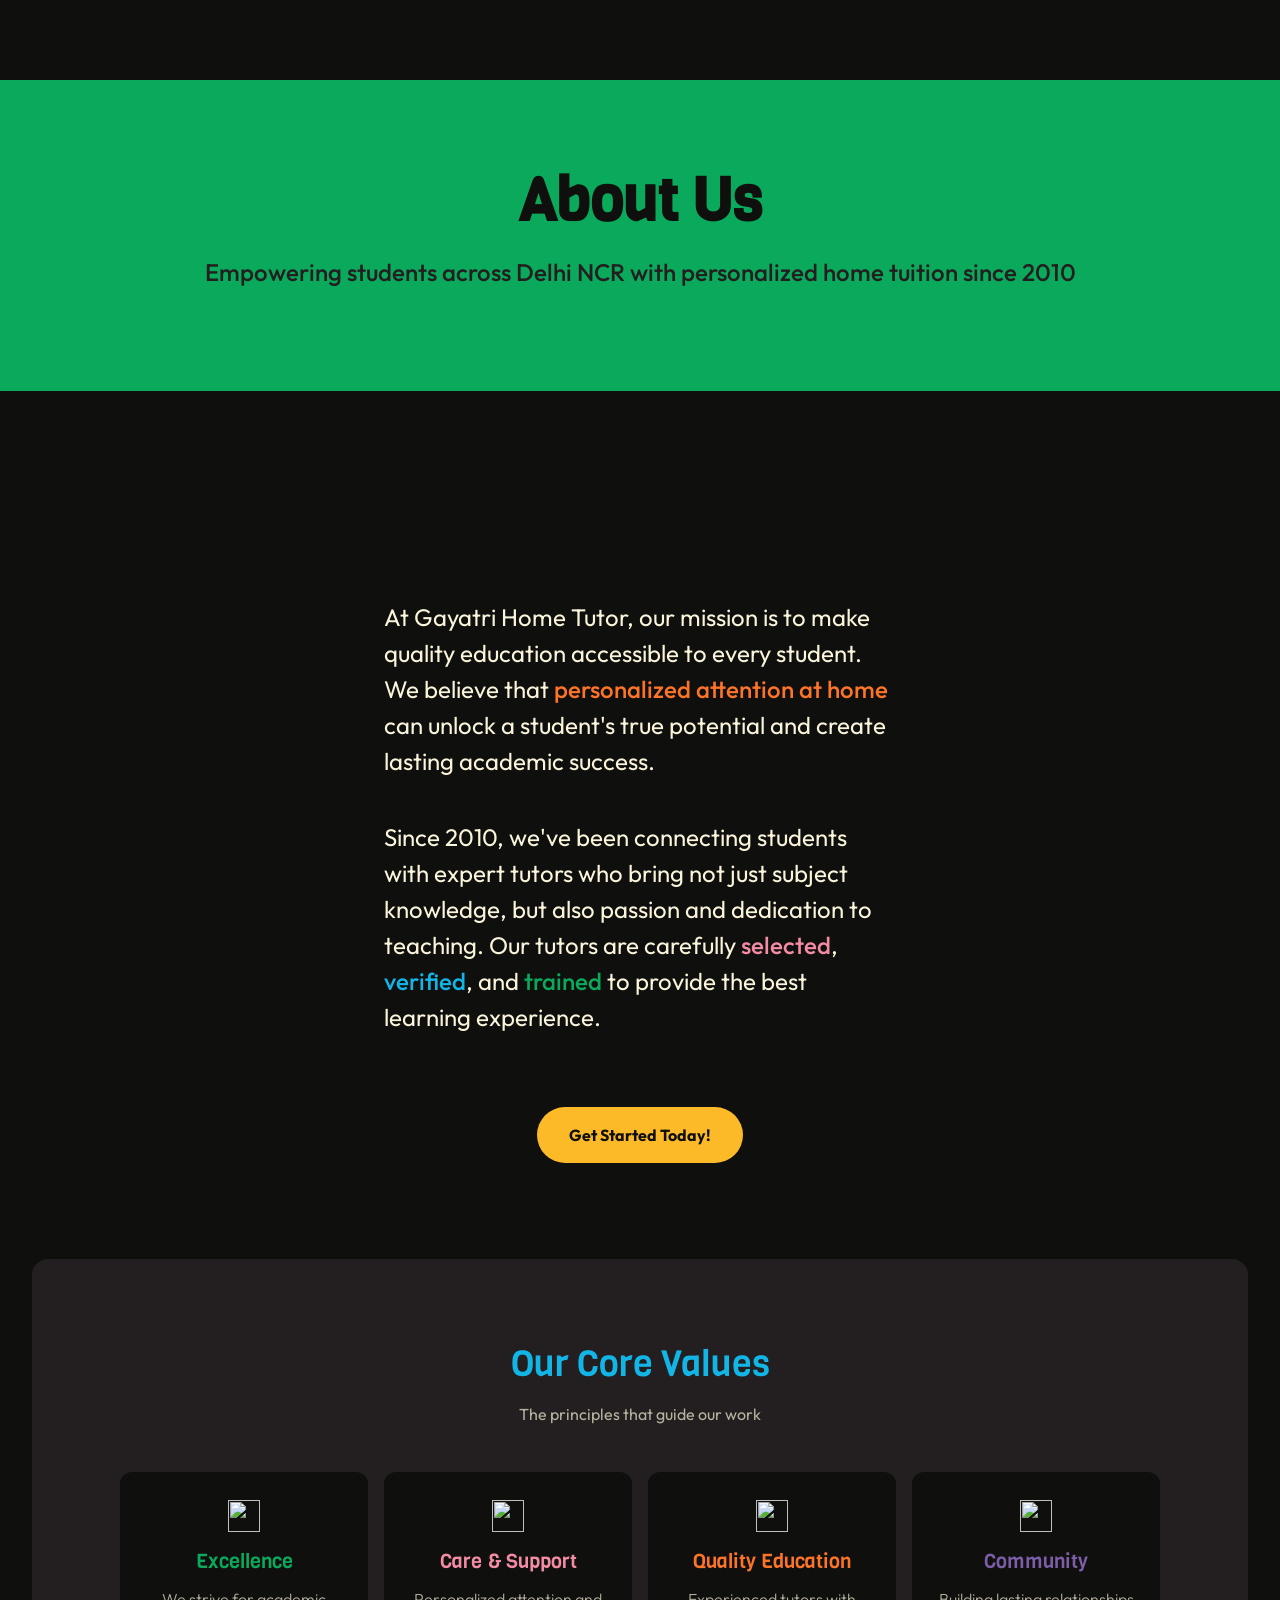
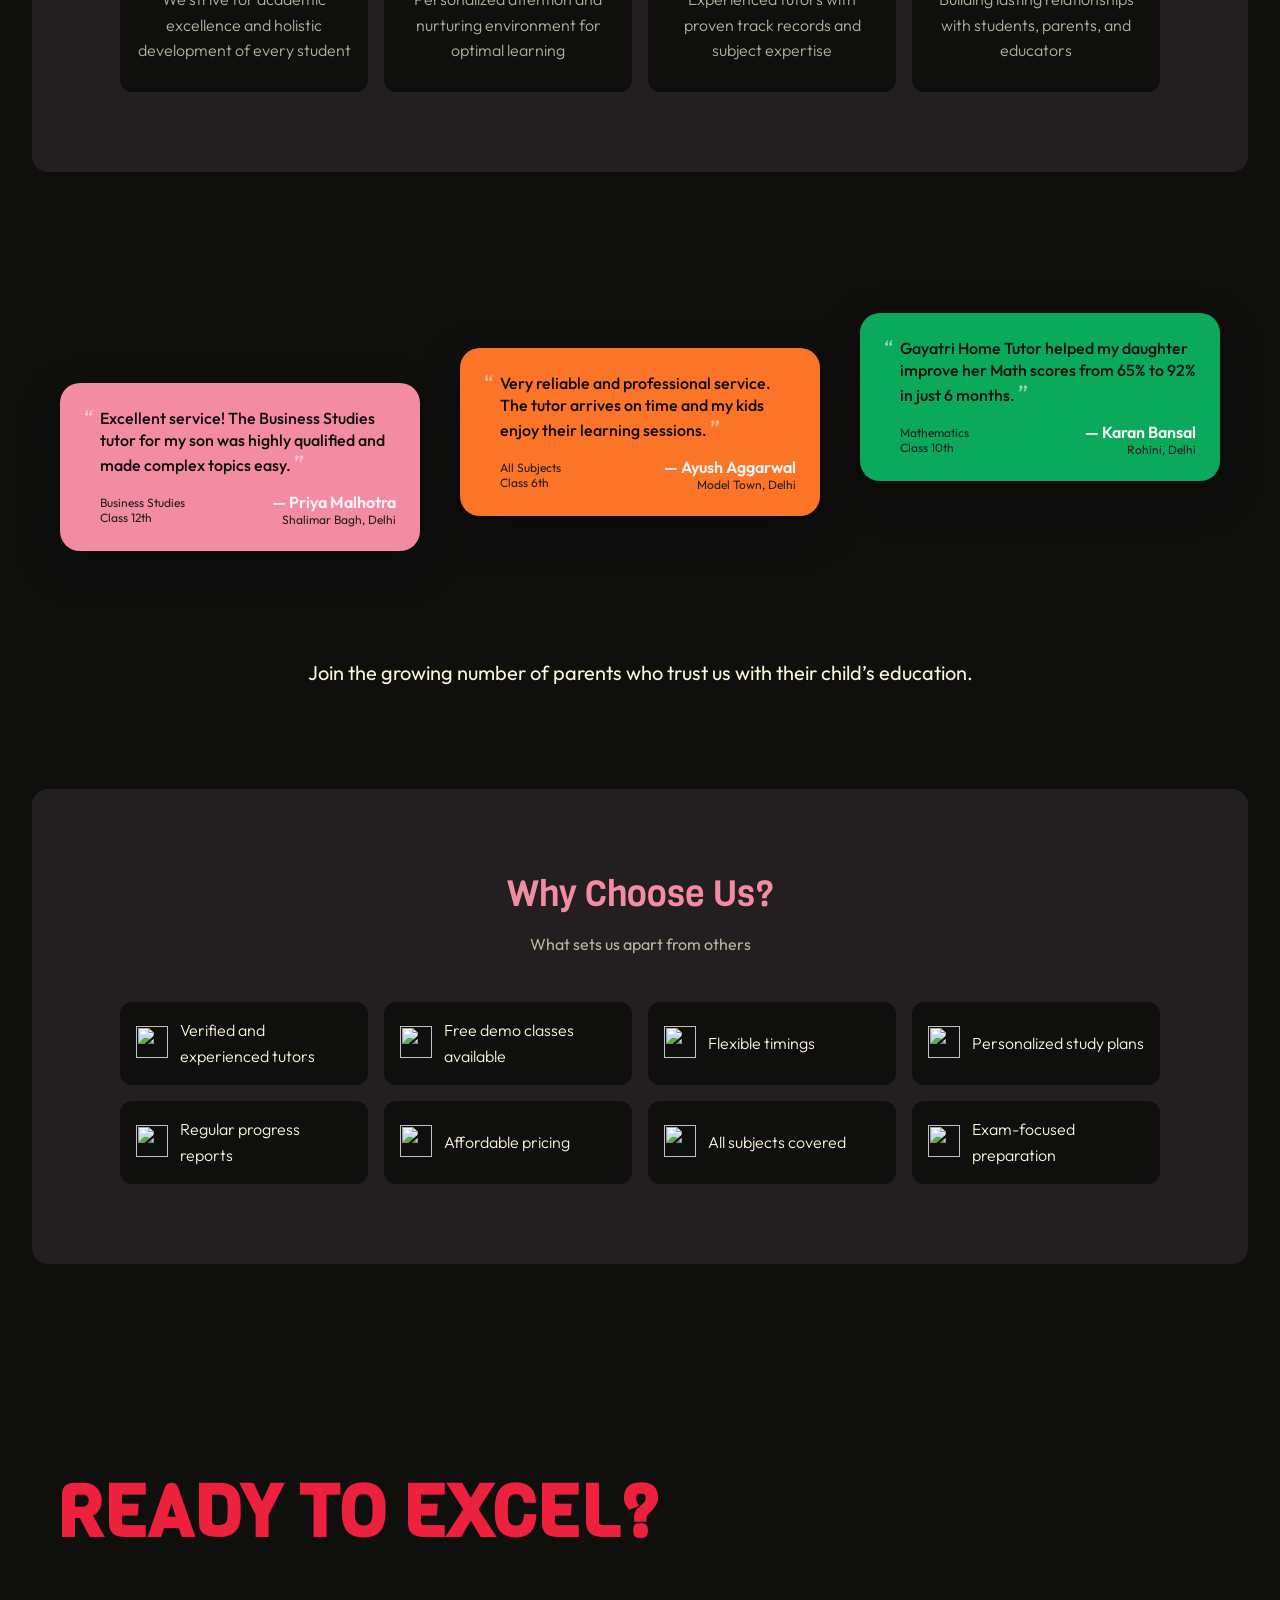
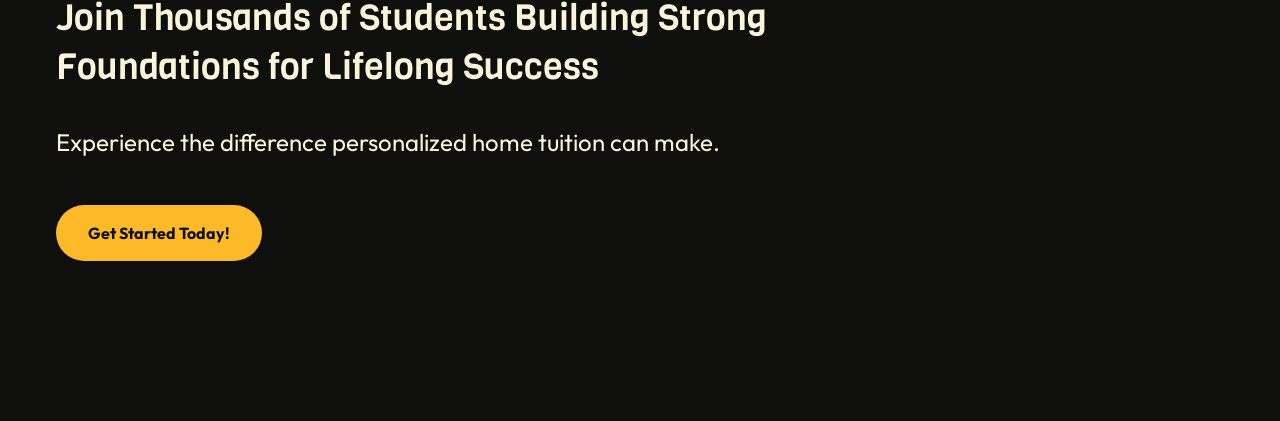
==== about.html @ bbcf2176 "Fixed few color and weight css bugs" ====
<!DOCTYPE html>
<html lang="en">
<head>
    <meta charset="UTF-8">
    <meta name="viewport" content="width=device-width, initial-scale=1.0">
    <title>About Us | Gayatri Home Tutors</title>
    <link href="https://fonts.googleapis.com/css2?family=Outfit:wght@100;300;400;500;600;700;800;900&family=Viga&display=swap" rel="stylesheet"/>
    <link rel="stylesheet" href="style.css">
</head>
<body>
    <div id="header"></div>
    <main>
        <section class="pages-hero green" id="contact-hero">
            <div class="pages-hero-container">
                <div class="page-hero-heading">
                    <h1>About Us</h1>
                    <p>Empowering students across Delhi NCR with personalized home tuition since 2010</p>
                </div>
            </div>
        </section>
        <section class="page-sections">
            <div class="section-body">
                <div class="about-mission">
                    <div class="mission-content">
                        <p>
                            At Gayatri Home Tutor, our mission is to make quality education accessible to every student. 
                            We believe that <span class="weight-500 orange-text">personalized attention at home</span> can unlock a 
                            student's true potential and create lasting academic success.
                        </p>
                        <p>
                            Since 2010, we've been connecting students with expert tutors who bring not just subject knowledge, 
                            but also passion and dedication to teaching. Our tutors are carefully 
                            <span class="weight-500 pink-text">selected</span>, 
                            <span class="weight-500 blue-text">verified</span>, and 
                            <span class="weight-500 green-text">trained</span> to provide the best learning experience.
                        </p>
                    </div>
                    <div class="book-button">
                        <a href="contact.html">Get Started Today!</a>
                    </div>
                </div>
                <div class="our-values">
                    <div class="upper-values">
                        <h2 class="blue-text">Our Core Values</h2>
                        <p>The principles that guide our work</p>
                    </div>
                    <div class="lower-values-grid">
                        <div class="grid-els">
                            <div class="grid-icon"><img src="../assets/images/bullseye.png"></div>
                            <h3 class="green-text">Excellence</h3>
                            <p>We strive for academic excellence and holistic development of every student</p>
                        </div>
                        <div class="grid-els">
                            <div class="grid-icon"><img src="../assets/images/heart-pink.png"></div>
                            <h3 class="pink-text">Care & Support</h3>
                            <p>Personalized attention and nurturing environment for optimal learning</p>
                        </div>
                        <div class="grid-els">
                            <div class="grid-icon"><img src="../assets/images/star-orange.png"></div>
                            <h3 class="orange-text">Quality Education</h3>
                            <p>Experienced tutors with proven track records and subject expertise</p>
                        </div>
                        <div class="grid-els">
                            <div class="grid-icon"><img src="../assets/images/community.png"></div>
                            <h3 class="purple-text">Community</h3>
                            <p>Building lasting relationships with students, parents, and educators</p>
                        </div>
                    </div>
                </div>
                <section class="card-section">
                    <div class="card-track" id="track">
                        <div class="card pink" style="--i:3">
                            <div class="quote-wrapper">
                                <span class="quote-mark">“</span>
                                <p class="quote-text">
                                    Excellent service! The Business Studies tutor for my son was highly qualified and made complex topics easy.
                                </p>
                            </div>
                            <div class="caption">
                                <div class="left-caption">
                                    <p class="left-subject">Business Studies</p>
                                    <p class="left-class">Class 12th</p>
                                </div>
                                <div class="right-caption">
                                    <p class="quote-author">— Priya Malhotra</p>
                                    <p class="right-location">Shalimar Bagh, Delhi</p>
                                </div>
                            </div>
                        </div>
                        <div class="card orange" style="--i:2">
                            <div class="quote-wrapper">
                                <span class="quote-mark">“</span>
                                <p class="quote-text">
                                    Very reliable and professional service. The tutor arrives on time and my kids enjoy their learning sessions.
                                </p>
                            </div>
                            <div class="caption">
                                <div class="left-caption">
                                    <p class="left-subject">All Subjects</p>
                                    <p class="left-class">Class 6th</p>
                                </div>
                                <div class="right-caption">
                                    <p class="quote-author">— Ayush Aggarwal</p>
                                    <p class="right-location">Model Town, Delhi</p>
                                </div>
                            </div>
                        </div>
                        <div class="card green" style="--i:1">
                            <div class="quote-wrapper">
                                <span class="quote-mark">“</span>
                                <p class="quote-text">
                                    Gayatri Home Tutor helped my daughter improve her Math scores from 65% to 92% in just 6 months.
                                </p>
                            </div>
                            <div class="caption">
                                <div class="left-caption">
                                    <p class="left-subject">Mathematics</p>
                                    <p class="left-class">Class 10th</p>
                                </div>
                                <div class="right-caption">
                                    <p class="quote-author">— Karan Bansal</p>
                                    <p class="right-location">Rohini, Delhi</p>
                                </div>
                            </div>
                        </div>
                    </div>
                </section>
                <div class="about-strip">
                    <p>Join the growing number of parents who trust us with their child’s education.</p>
                </div>
                <div class="our-values">
                    <div class="upper-values">
                        <h2 class="pink-text">Why Choose Us?</h2>
                        <p>What sets us apart from others</p>
                    </div>
                    <div class="lower-choose-grid">
                        <div class="choose-grid-els">
                            <div class="grid-icon"><img src="../assets/images/checkmark.png"></div>
                            <p>Verified and experienced tutors</p>
                        </div>
                        <div class="choose-grid-els">
                            <div class="grid-icon"><img src="../assets/images/checkmark.png"></div>
                            <p>Free demo classes available</p>
                        </div>
                        <div class="choose-grid-els">
                            <div class="grid-icon"><img src="../assets/images/checkmark.png"></div>
                            <p>Flexible timings</p>
                        </div>
                        <div class="choose-grid-els">
                            <div class="grid-icon"><img src="../assets/images/checkmark.png"></div>
                            <p>Personalized study plans</p>
                        </div>
                        <div class="choose-grid-els">
                            <div class="grid-icon"><img src="../assets/images/checkmark.png"></div>
                            <p>Regular progress reports</p>
                        </div>
                        <div class="choose-grid-els">
                            <div class="grid-icon"><img src="../assets/images/checkmark.png"></div>
                            <p>Affordable pricing</p>
                        </div>
                        <div class="choose-grid-els">
                            <div class="grid-icon"><img src="../assets/images/checkmark.png"></div>
                            <p>All subjects covered</p>
                        </div>
                        <div class="choose-grid-els">
                            <div class="grid-icon"><img src="../assets/images/checkmark.png"></div>
                            <p>Exam-focused preparation</p>
                        </div>
                    </div>
                </div>
            </div>
        </section>
        <section class="pages-cta">
            <div class="left-cta">
                <h3 class="red-text">Ready to Excel?</h3>
                <h4>Join Thousands of Students Building Strong Foundations for Lifelong Success</h4>
                <p class="cta-text">Experience the difference personalized home tuition can make.</p>
                <div class="book-button">
                    <a href="contact.html">Get Started Today!</a>
                </div>
            </div>
            <div class="right-cta">
                <img src="" alt="">
            </div>
        </section>

    </main>


    <div id="footer"></div>


    <script src="assets/js/loadPartials.js"></script>
</body>
</html>
---- style.css ----
:root {
  /* ✅ New Color Palette */
  --color-primary-red: rgb(237, 32, 61);
  --color-primary-blue: rgb(18, 181, 229);
  --color-primary-yellow: rgb(252, 186, 40);
  --color-primary-pink: rgb(243, 139, 163);
  --color-primary-green: rgb(11, 169, 91);
  --color-primary-purple: rgb(123, 94, 167);
  --color-primary-orange: rgb(252, 116, 40);

  /* ✅ Neutral Colors */
  --color-black-bg: rgb(15, 15, 14);
  --color-white-bg: rgb(249, 244, 218);
  --color-grey-bg: rgb(35, 31, 32);
  --color-light-white-bg: rgb(247, 247, 247);

  /* Secondary Colors */
  --color-dark-text: rgb(235, 229, 204, 0.75);
  --color-light-yellow: rgb(252, 186, 40, 0.3);

  /* ✅ Fonts */
  --font-heading: "Viga", sans-serif;
  --font-body: "Outfit", sans-serif;

  /* ✅ Sizes */
  --heading1: 60px;
}

.green {
  background-color: var(--color-primary-green);
}

.blue{
  background-color: var(--color-primary-blue);
}

.purple {
  background-color: var(--color-primary-purple);
}

.pink{
  background-color: var(--color-primary-pink);
}

.orange {
  background-color: var(--color-primary-orange);
}


.green-text {
  color:var(--color-primary-green);
}

.blue-text {
  color:var(--color-primary-blue);
}
.red-text {
  color:var(--color-primary-red);
}
.purple-text {
  color:var(--color-primary-purple);
}
.orange-text {
  color:var(--color-primary-orange);
}
.yellow-text {
  color:var(--color-primary-yellow);
}
.pink-text {
  color:var(--color-primary-pink);
}


* {
  padding: 0;
  margin: 0;
  box-sizing: border-box;
}

body {
  background-color: var(--color-black-bg);
  color: var(--color-white-bg);
  font-family: var(--font-body);
}

header {
  background-color: var(--color-black-bg);
  display: flex;
  justify-content: center;
  position: fixed;
  top: 0;
  left: 0;
  width: 100%;
  z-index:1000;
  /* border-bottom: 1px solid rgba(255,255,255,0.08); */
}

a {
  text-decoration: none;
  color: var(--color-white-bg);
}

button {
  border: none;
  font-family: var(--font-body); /* ✅ fixed */
  cursor: pointer;
}

ul{
  list-style-type: none;
}

h1, h2, h3, h4 {
  font-weight: 300;
  font-family:var(--font-heading);
}

/* ===================== NAVBAR ===================== */

.header-nav {
  width: 1200px;
  height: 72px;
  display: flex;
  align-items: center;
  justify-content: center;
}

.navbar {
  width: 1200px;
  height: 60px;
  display: flex;
  align-items: center;
  justify-content: space-between;
  font-weight: 500;
  letter-spacing: 0.02em;
}

.left-nav {height:60px;}

.left-nav a {
  display: flex;
  align-items: center;
  gap:8px;
}

.GHT-logo {
  padding: 8px 12px;
  background-color: var(--color-black-bg);
  border-radius: 4px;
  height:60px;
}

.GHT-text h1 {
  font-size: 24px;
  font-family: var(--font-heading);
}

.GHT-text p {
  font-size: 12px;
  color: var(--color-dark-text);
}

.center-nav {
  display: flex;
  align-items: center;
}

.center-nav a {
  font-size: 16px;
  padding: 8px 16px;
  margin-left: 4px;
  color: var(--color-white-bg);
  background-color: transparent;
  border-radius: 12px;
}



#cnt-nav-btn1:hover{
  color:var(--color-primary-red);
}
#cnt-nav-btn2:hover{
  color:var(--color-primary-green);
}
#cnt-nav-btn3:hover{
  color:var(--color-primary-pink);
}
#cnt-nav-btn4:hover{
  color:var(--color-primary-orange);
}
#cnt-nav-btn5:hover{
  color:var(--color-primary-blue);
}

.right-nav {
  display: flex;
  align-items: center;
}

.link-icon {
  display: flex;
  align-items: center;
  gap: 8px;
}

.img-icon {
  height:16px;
  width:16px;
}

.book-btn {
  color: var(--color-grey-bg);
  font-weight: bold;
  font-size: 14px; /* ✅ fixed */
  padding: 12px 20px;
  margin-left: 20px;
  background-color: var(--color-primary-yellow);
  border-radius: 12px;
}

.book-btn:hover {
  filter: brightness(0.9);
}

/* ===================== HERO SECTION ===================== */

.hero-section {
  height: 100vh;
  padding-top: 80px;
  display: flex;
  align-items: center;
  justify-content: center;
  z-index: 1;
  margin-bottom : 80px;
}

.container {
  width: 1200px;
  display: flex;
  align-items: center;
  flex-direction: column;
}

.hero-top-sec{
  display:flex;
  justify-content:space-between;
  flex-direction:row;
  padding:0px 64px;
}

/* ✅ Rounded pill tag */
/* .rounded-since {
  display: inline-flex;
  align-items: center;
  padding: 10px 22px;
  margin-bottom: 16px;

  font-size: 16px;
  font-weight: 600;

  color: var(--color-light-white-bg);
  border: 1px solid var(--color-primary-blue);
  background: var(--color-grey-bg);

  border-radius: 9999px;
} */

.container h1 {
  font-size: 56px;
  /* width: 896px; */
  margin: 32px 0px;
  text-align: left;
  font-family: var(--font-heading);
  line-height: 1.15;
}

.container h1 span {
  display: block;
  color: var(--color-primary-red);
}

.container p {
  color: var(--color-dark-text);
  /* width: 624px; */
  font-size: 20px;
  display: block;
  text-align: left;
  height: 56px;
  margin: 0px 112px 44px 0px;
}

/* ===================== HERO BUTTONS ===================== */

.main-book {
  display: flex;
  align-items: center;
  gap: 24px;
}

.main-book a {
  padding: 16px 32px;
  font-size: 16px;
  border-radius: 12px;
  font-weight: bold;
}

#btn1 {
  background-color: var(--color-primary-yellow);
  color: var(--color-grey-bg);
}

#btn1:hover {
  filter: brightness(0.9);
}

#btn2 {
  background-color: transparent;
  border: 2px solid var(--color-primary-blue);
  color: var(--color-white-bg);
}

#btn2:hover {
  background-color: var(--color-primary-blue);
  color: var(--color-black-bg);
}

/* ===================== HERO RIGHT IMAGE TAB ===================== */

.hero-image-tab {
  width: 460px;
  height: 320px;
  margin-top: 48px;
  border-radius: 16px;
  overflow: hidden;
  position: relative;
  box-shadow: 0 20px 60px rgba(0,0,0,0.45);
}

.hero-images {
  width: 100%;
  height: 100%;
  position: relative;
}

.hero-img {
  position: absolute;
  inset: 0;
  width: 100%;
  height: 100%;
  object-fit: cover;
  opacity: 0;
  transition: opacity 0.8s ease-in-out;
}

.hero-img.active {
  opacity: 1;
}

.hero-image-scroll {
  margin-top: 12px;
  display: flex;
  justify-content: center;
  gap: 12px;
}

.hero-scroll-circle {
  width: 6px;
  height: 6px;
  border-radius: 50%;
  background-color: var(--color-dark-text);
  transition: all 0.3s ease;
  cursor: pointer;
}

.hero-scroll-circle.active {
  background-color: var(--color-white-bg);
  transform: scale(1.3);
}

/* ===================== HERO BOTTOM STRIP ===================== */

.hero-bottom-strip {
  width: 896px;
  display: flex;
  align-items: center;
  justify-content: space-between;
  margin-top: 60px;
}

.hero-bot-strip-el {
  width: 200px;
  display: inline-flex;
  align-items: center;
  flex-direction: column;
  justify-content: center;
  padding: 16px 20px;

  /* display: inline-flex; */
  /* align-items: center; */
  /* padding: 10px 22px; */
  /* margin-bottom: 16px; */

  /* font-size: 16px;
  font-weight: 600; */

  color: var(--color-white-bg);
  /* border: 1px solid rgba(197, 249, 255, 0.6); */
  /* background: var(--color-grey-bg);
  border-radius:16px; */
}

.hero-bot-strip-el:hover{
  background: var(--color-grey-bg);
  border-radius:16px;
}

.hero-bot-strip-top {
  font-size: 36px;
  margin-bottom: 8px;
  color: var(--color-primary-blue);
  font-weight: bold;
}

#hero-bot-top-txt-1 {
  color:var(--color-primary-green);
}
#hero-bot-top-txt-2 {
  color:var(--color-primary-orange);
}
#hero-bot-top-txt-3 {
  color:var(--color-primary-purple);
}
#hero-bot-top-txt-4 {
  color:var(--color-primary-pink);
}


.hero-bot-strip-bot {
  font-size: 16px;
  color: var(--color-primary-light);
}




/* ===================== FOOTER ===================== */

footer{
  background-color: var(--color-grey-bg);
  padding: 56px 56px 32px;
  margin:40px 32px 32px;
  display:flex;
  flex-direction: column;
  border-radius: 16px;
  border-top: 1px solid rgba(255,255,255,0.08);
}

.upper-footer{
  display:grid;
  grid-template-columns: 2fr 1fr 1fr 1fr;
}

#footer-heading{
  font-size: 32px;
  font-family: var(--font-heading);
}

.foot-grid-els p{
  margin: 0px 84px;
  display:block;
  line-height:1.6;
  color:var(--color-dark-text);
}

.foot-grid-els ul {
  display:grid;
  gap:20px;
}

.foot-grid-els ul li {
  color: var(--color-white-bg);
  text-decoration: underline;
  text-underline-offset: 4px;
  text-decoration-color: transparent;
}

.li-color-1:hover {
  color:var(--color-primary-blue);
  text-decoration-color: var(--color-primary-blue);
}
.li-color-2:hover {
  text-decoration-color:var(--color-primary-green);
  
}
.li-color-3:hover {
  text-decoration-color: var(--color-primary-orange);
}
.li-color-4:hover {
  text-decoration-color:var(--color-primary-pink);
}
.li-color-5:hover {
  text-decoration-color:var(--color-primary-purple);
}
.li-color-6:hover {
  text-decoration-color:var(--color-primary-red);
}
.li-color-7:hover {
  text-decoration-color:var(--color-primary-yellow);
}

.foot-grid-els h4 {
  color:var(--color-primary-yellow);
  margin-bottom:16px;
}


.bottom-footer{
  display:flex;
  flex-direction: column;
  align-items:center;
  margin-top: 48px;
  padding-top: 24px;
  border-top: 1px solid rgba(255,255,255,0.08);
}

.social-icons-strip{
  display:flex;
  align-items:center;
  justify-content:center;
  margin-top:24px;
}

.social-icons-grid{
  display:flex;
  align-items:center;
  justify-content:space-between;
  gap:24px;
}

.social-icons{
  background-color: var(--color-black-bg);
  border-radius:4px;
  padding:8px 12px;
}

.social-icons img {
  height:20px;
  width:20px;
}


/* ===================== Sections styles===================== */
.sections {
  display:flex;
  flex-direction: column;
  margin: 96px 0px;
  padding: 80px 32px 0px;
}

.section-container{
  width:100%;
  display: flex;
  flex-direction: column;
  align-items: center;
  justify-content: center;
  margin-bottom:84px;
}

.section-heading {
  padding: 8px 24px;
  margin-bottom:32px;
  text-align:center;
}

.sections h1 {
  color:var(--color-black-bg);
  font-weight:bolder;
  font-size: 60px;
  font-family: var(--font-heading);
}

.sections-p{
  display:block;
  font-size: 24px;
}

.section-body{
  display:flex;
  align-items:center;
  /* justify-content: center; */
  flex-direction: column;
  padding: 32px 32px;
}




/* ===================== Contact page styles===================== */
#contact-heading{
  background-color: var(--color-primary-blue);
}

.contact-grid{
  width:100%;
  margin: 0px 120px;
  display:grid;
  grid-template-columns: 1fr 1fr;
  gap: 60px;
}

/* ===================== Form styles ===================== */

#book-demo-form-container {
  background-color: var(--color-primary-green);
  padding: 32px;
  border-radius: 16px;
  box-shadow: 0 10px 30px rgba(0, 0, 0, 0.08);
}

/* Head inside left column */
.contact-h2 {
  font-family: var(--font-heading);
  font-size: 24px;
  margin-bottom: 24px;
}

/* Form base */
.book-demo-form {
  display: flex;
  flex-direction: column;
  gap: 20px;
}

/* Group wrapper */
.form-group {
  display: flex;
  flex-direction: column;
  gap: 8px;
}

/* Labels */
.form-group label {
  font-size: 14px;
  font-weight: 500;
  color: var(--color-black-bg);
}

.required {
  color: var(--color-primary-red);
}

/* Inputs, select, textarea */
.form-group input,
.form-group select,
.form-group textarea {
  background-color: var(--color-light-white-bg);
  padding: 12px 14px;
  border-radius: 8px;
  border: none;
  font-size: 14px;
  font-family: var(--font-body);
  outline: none;
  /* transition: border-color 0.2s ease, box-shadow 0.2s ease; */
}



/* Focus state */
.form-group input:focus,
.form-group select:focus,
.form-group textarea:focus {
  border-color: var(--color-primary-blue);
  box-shadow: 0 0 0 1px var(--color-grey-bg);
}

/* Two-column rows */
.form-row {
  display: grid;
  grid-template-columns: 1fr 1fr;
  gap: 16px;
}

/* Checkbox grid */
.checkbox-grid {
  background-color: var(--color-light-white-bg);
  padding: 16px 14px;
  border-radius: 8px;
  display: grid;
  grid-template-columns: 1fr 1fr;
  gap: 10px 16px;
  max-height: 140px;
  overflow-y: auto;
  padding-right: 4px;
}

.checkbox-grid label {
  font-size: 14px;
  display: flex;
  align-items: center;
  gap: 8px;
  cursor: pointer;
  border:none;
}

.checkbox-grid input {
  accent-color: var(--color-primary-blue);
}

/* Submit button */
.submit-btn {
  margin-top: 16px;
  padding: 14px;
  background-color: var(--color-primary-yellow);
  color: var(--color-black-bg);
  border: none;
  border-radius: 8px;
  font-size: 16px;
  font-weight: 600;
  font-family: var(--font-body);
  cursor: pointer;
  transition: background-color 0.2s ease, transform 0.1s ease;
}

.submit-btn:hover {
  filter: brightness(0.9);
}

.submit-btn:active {
  transform: translateY(1px);
}


.contact-boxes{
  display: flex;
  flex-direction: column;
}

.contact-grid-els {
  padding: 24px;
  border-radius:16px;
  background-color: var(--color-grey-bg);
  margin-bottom:24px;
}


.contact-grid-els h3 {
  font-size:16px;
}

.contact-grid-els a,
.contact-grid-els p {
  font-size:14px;
  color: var(--color-dark-text);
}

.contact-item {
  display: flex;
  align-items: center;
  gap: 16px;
}

/* Icon box */
.contact-icon {
  width: 48px;
  height: 48px;
  border-radius: 12px;
  display: flex;
  align-items: center;
  justify-content: center;
  flex-shrink: 0;
}

.contact-icon img {
  width: 22px;
  height: 22px;
}

/* Text alignment */
.contact-text h3 {
  margin-bottom: 4px;
}





/* ===================== Responsive ===================== */

@media (max-width: 900px) {
  .contact-grid {
    grid-template-columns: 1fr;
    margin: 0 24px;
  }

  .form-row {
    grid-template-columns: 1fr;
  }
}



/* ===================== About us page styles===================== */


#about-heading{
  background-color: var(--color-primary-green);
}

.about-mission {
  display: flex;
  flex-direction: column;
  align-items: center;
  padding: 96px 32px;
  margin: 0px 320px;
}

.mission-content {
  max-width: 52ch;
  text-align: left;
}

.mission-content p {
  font-size: 24px;
  line-height: 1.5;
  margin-bottom: 40px;
  color: var(--color-white-bg);
}


.weight-500 {
  font-weight: 500;
}


/* Button */
.book-button {
  margin-top: 32px;
}

.book-button a {
  display: inline-flex;
  align-items: center;
  justify-content: center;
  padding: 18px 32px;
  background-color: var(--color-primary-yellow);
  color: var(--color-black-bg);
  font-size: 16px;
  font-weight: 700;
  border-radius: 9999px;
  text-decoration: none;
}

.book-button:hover{
  filter: brightness(0.9);
}

.our-values{
  background-color: var(--color-grey-bg);
  border-radius:16px;
  padding: 80px 88px;
  margin-bottom:56px;
}

.upper-values {
  display:flex;
  flex-direction: column;
  align-items: center;
  margin-bottom:48px;
}
.upper-values h2{
  font-size: 36px;
  margin-bottom:16px;
}

.upper-values p{
  font-size: 16px;
  color:var(--color-dark-text);
}

.lower-values-grid{
  display:grid;
  grid-template-columns: repeat(4, 1fr);
  gap:16px;
}

.grid-els{
  background-color: var(--color-black-bg);
  border-radius: 12px;
  display:grid;
  grid-template-rows: auto;
  gap:12px;
  padding: 28px 16px;
  text-align:center;
  /* box-shadow: 0 8px 30px rgba(0, 0, 0, 0.3); */
}

.grid-els:hover{
  transform: translateY(-4px);
  transition: 0.3s ease;
}

.grid-icon img{
  width: 32px;
  height: 32px;
}

.grid-els h3{
  font-size: 20px;
}

.grid-els p{
  font-size: 16px;
  color:var(--color-dark-text);
  line-height:1.6;
  font-weight: 300;
}

/* ---------Card styles--------- */

.card-section {

  padding: 80px 0;
  margin:40px 0px;
}

.card-track {
  display: flex;
  gap: 40px;
  width:fit-content;
  transform: skewY(-5deg);
}

.card {
  width: 360px;
  /* background-color: var(--color-grey-bg); */
  border-radius: 20px;
  /* color: white; */
  display: flex;
  flex-direction: column;      /* 🔥 important */
  justify-content: space-between; /* pushes author to bottom */
  padding: 24px;               /* add internal spacing */
  box-shadow: 0 15px 40px rgba(0,0,0,0.4);
  transform: skewY(5deg);
  z-index: var(--i);
  transition: transform 0.3s ease;
  gap:16px;
}

.card:hover {
  transform: skewY(5deg) translateY(-10px);
}



.quote-wrapper {
    display: flex;
    align-items: flex-start;
    gap: 6px;
}

.quote-mark {
    font-size: 22px;
    line-height: 1;
    color: var(--color-white-bg);
    opacity: 0.6;
}

.quote-text {
  /* width:24ch; */
  font-size: 16px;
  font-weight: 500;
  line-height: 1.4;
  margin: 0;
  color:var(--color-black-bg);
}

.quote-text::after {
  color:var(--color-white-bg);
  content: " ”";
  font-size: 22px;
  line-height: 1;
  opacity: 0.6;
}

.caption{
  display:flex;
  align-items: center;
  justify-content: space-between;
  color: var(--color-grey-bg);
  /* opacity: 0.8; */
  padding-left:16px;
}

.left-caption{
  text-align:left;
}

.left-caption p {
  font-size:12px;
}

.right-caption {
  text-align:right;
}

.right-location{
  font-size:12px;
}

.quote-author {
    text-align: right;
    font-weight: 600;
    font-size: 16px;
    color: var(--color-light-white-bg);
    margin-top: auto;
}

.about-strip{
  padding:24px;
  margin-bottom:80px;
}

.about-strip p{
  font-size:20px;
  font-weight: 400;
}


.lower-choose-grid{
  display:grid;
  grid-template-columns: repeat(4, 1fr); /* 4 columns */
  grid-template-rows: repeat(2, auto);
  gap:16px;
}

.choose-grid-els{
  background-color: var(--color-black-bg);
  border-radius: 12px;
  display:flex;
  align-items:center;
  gap:12px;
  padding: 16px;
  /* text-align:center; */
  /* box-shadow: 0 8px 30px rgba(0, 0, 0, 0.3); */
}

.choose-grid-els:hover{
  transform: translateY(-4px);
  transition: 0.3s ease;
}

.choose-grid-els p{
  font-size: 16px;
  /* color:var(--color-dark-text); */
  line-height:1.6;
  font-weight: 300;
}




/* ===================== Services page styles===================== */
#services-heading{
  background-color: var(--color-primary-pink);
}

#services-p{
  margin-bottom:32px;
  display:block;
  width:720px;
}

.cta-choose-grid{
  display:flex;
  flex-direction: column;
  justify-content:space-between;
  gap:12px;
}

.cta-choose-grid-els{
  display:flex;
  gap:12px;
  align-items:center;
  font-size:16px;
}

#services-right-cta{
  width:420px;
  margin-top:120px;
  padding:24px;
  color:var(--color-black-bg);
  background-color: var(--color-white-bg);
  opacity: 0.8;
  border-radius: 12px;
  display:flex;
  flex-direction: column;
  align-items:center;
  gap:24px;
}

.right-upper-cta-text {
  display:flex;
  flex-direction: column;
  align-items:center;
}

.right-upper-cta-text h3{
  font-size: 24px;
  margin-bottom: 8px;
}

.right-mid-cta-btn{
  width:100%;
  display:flex;
  flex-direction: column;
  align-items:center;
  gap:16px;
}


.right-mid-cta-btn div {
  width:100%;
  text-align:center;
  padding: 16px 32px;
  font-size: 16px;
  border-radius: 12px;
}

#services-cta-btn1 {
  background-color: var(--color-primary-yellow);
}

.right-mid-cta-btn div a{
  color: var(--color-black-bg);
  font-weight: 600;
}

#services-cta-btn1:hover {
  filter: brightness(0.9);
}

#services-cta-btn2 {
  background-color: transparent;
  border: 2px solid var(--color-primary-yellow);
  color: var(--color-black-bg);
}

#services-cta-btn2:hover {
  background-color: var(--color-light-yellow);
}

.right-lower-cta-text{
  display:flex;
  flex-direction: column;
  align-items:center;
  gap:8px;
}

.right-lower-cta-text p{
  font-size: 16px;
  color:var(--color-grey-bg);
  font-weight: 400;
}

#right-cta-contact-number {
  font-size:24px;
  font-weight:600;
  color:var(--color-primary-green);
}


/* ===================== Book demo page styles===================== */
#book-demo-heading{
  background-color: var(--color-primary-yellow);
}


/* ===================== Become tutor page styles===================== */
#become-tutor-heading{
  background-color: var(--color-primary-orange);
}

/* ===================== Pages hero styles===================== */

.pages-hero {
  margin:80px 0px;
}

.page-sections {
  display:flex;
  flex-direction: column;
  /* margin-bottom: 96px; */
  /* padding: 80px 32px 0px; */
}

.pages-hero-container {
  padding:56px 0px;
}

.page-hero-heading {
  padding: 24px;
  margin-bottom : 24px;
  display:flex;
  flex-direction: column;
  align-items: center;
}

.page-hero-heading h1 {
  color:var(--color-black-bg);
  font-weight: 600;
  font-size:60px;
  margin-bottom:16px;
}

.page-hero-heading p {
  color:var(--color-grey-bg);
  font-weight: 500;
  font-size:24px;
}

.pages-cta{
  margin-bottom:80px;
  padding:80px 56px;
  display:flex;
  gap:48px;
}

.left-cta h3{
  margin: 32px 0px;
  font-size: 72px;
  text-transform:uppercase;
  font-weight: 600;
}

.left-cta h4{
  width:720px;
  display:block;
  font-weight:400;
  margin-bottom: 36px;
  font-size: 36px;
}

.cta-text{
  margin-bottom: 48px;
  font-size: 24px;
}

.right-cta{
  margin-top:40px;
}
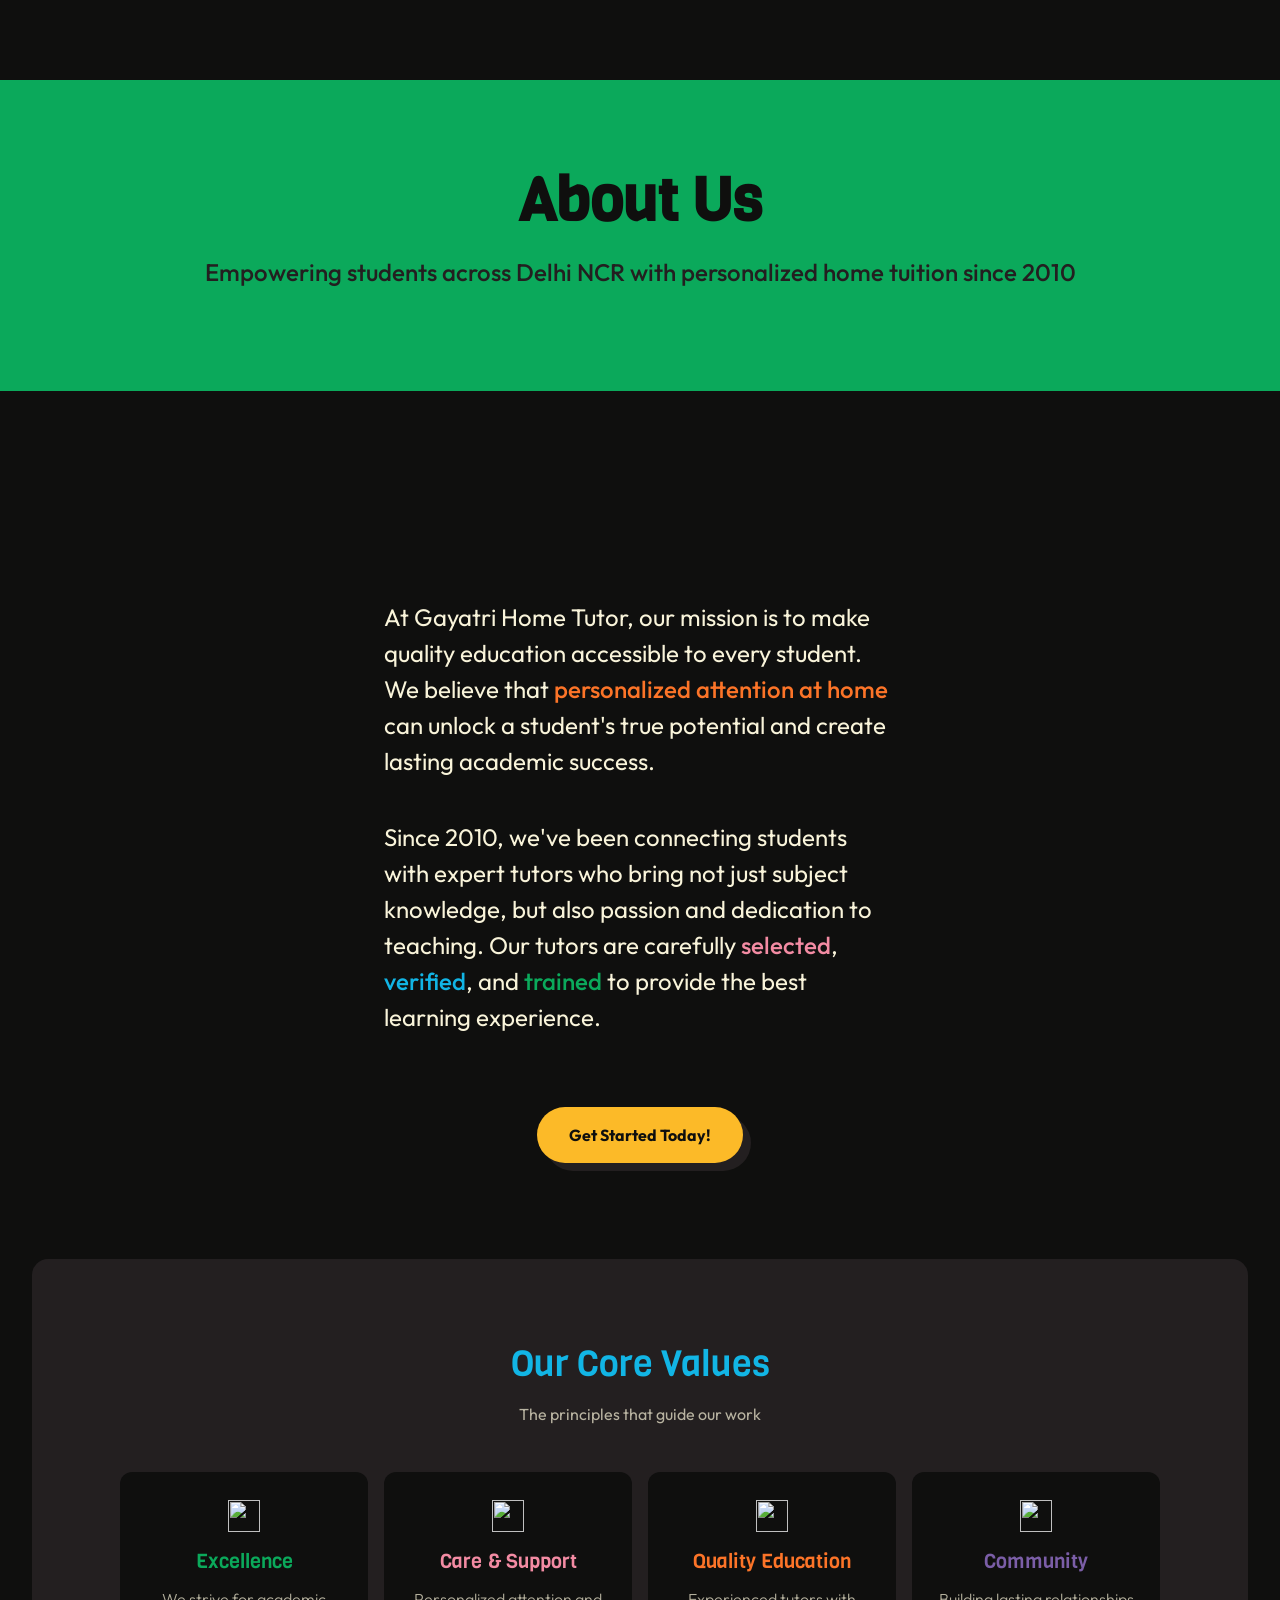
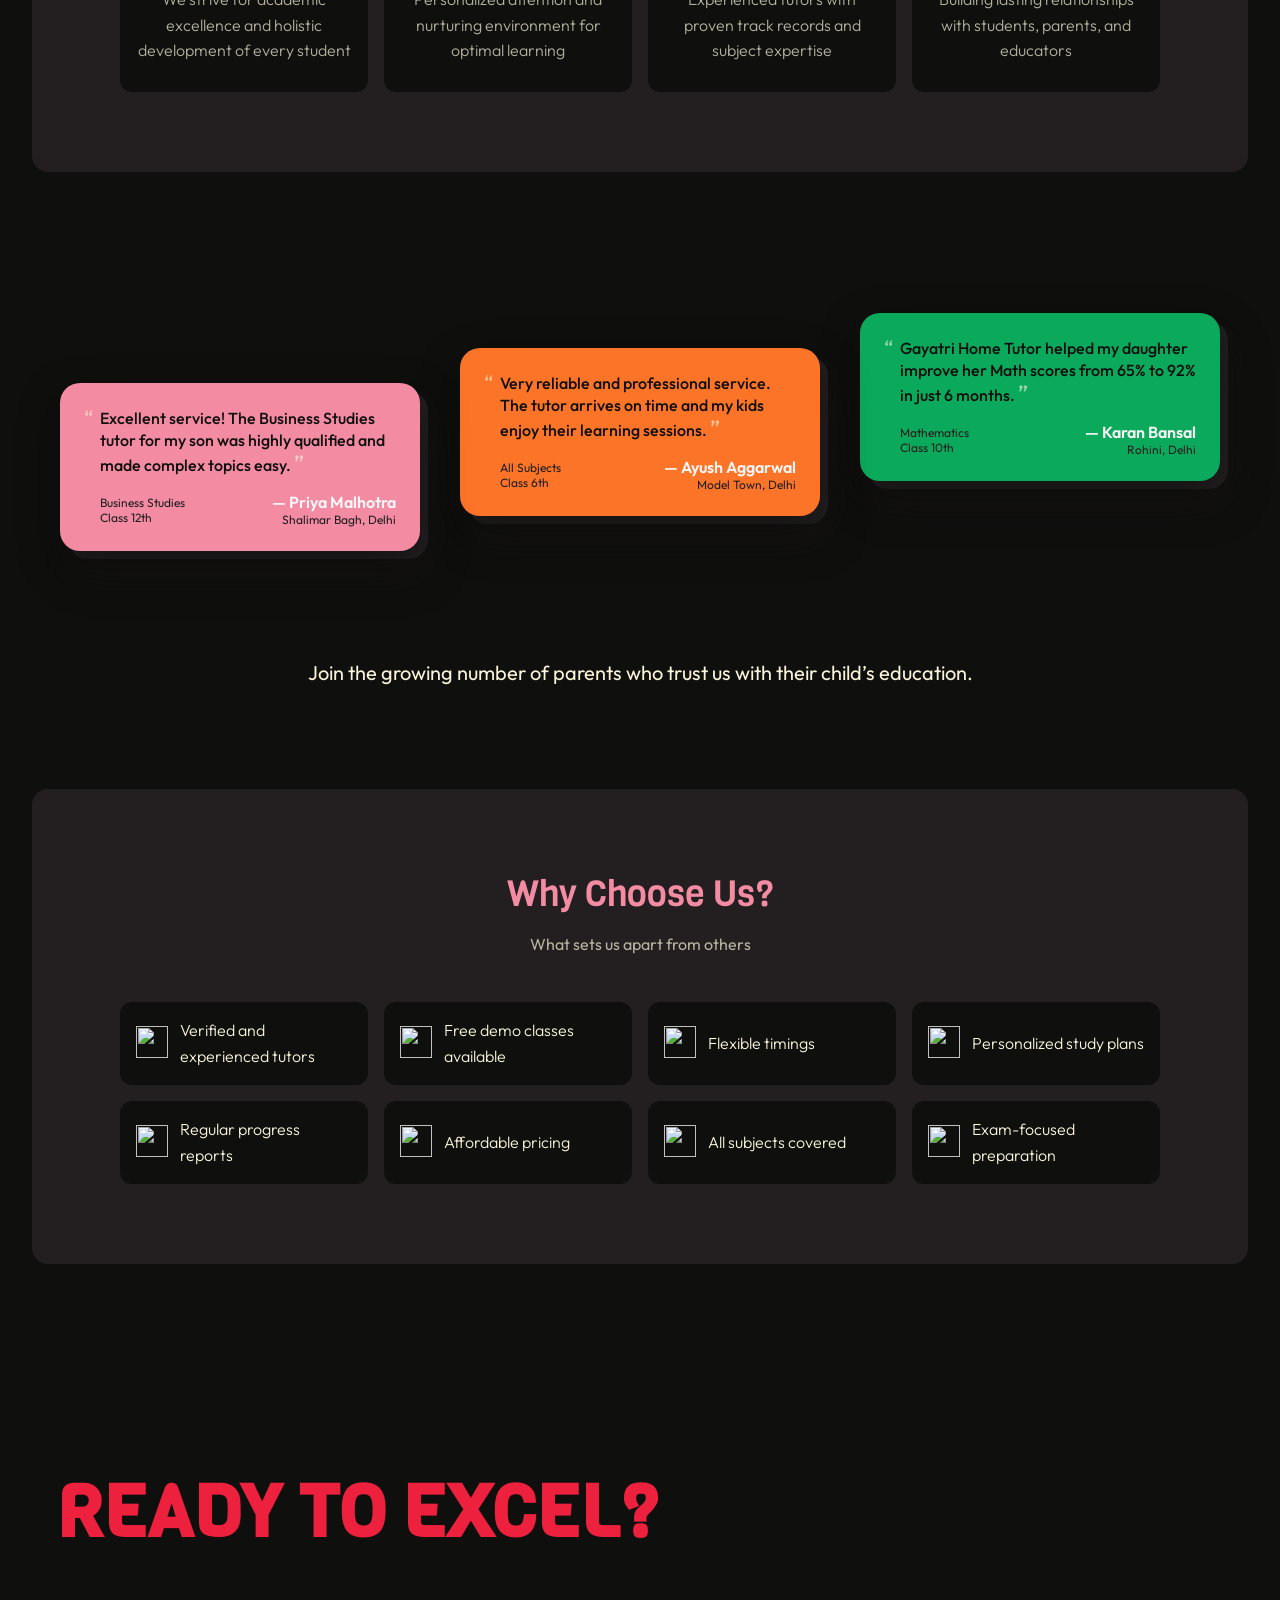
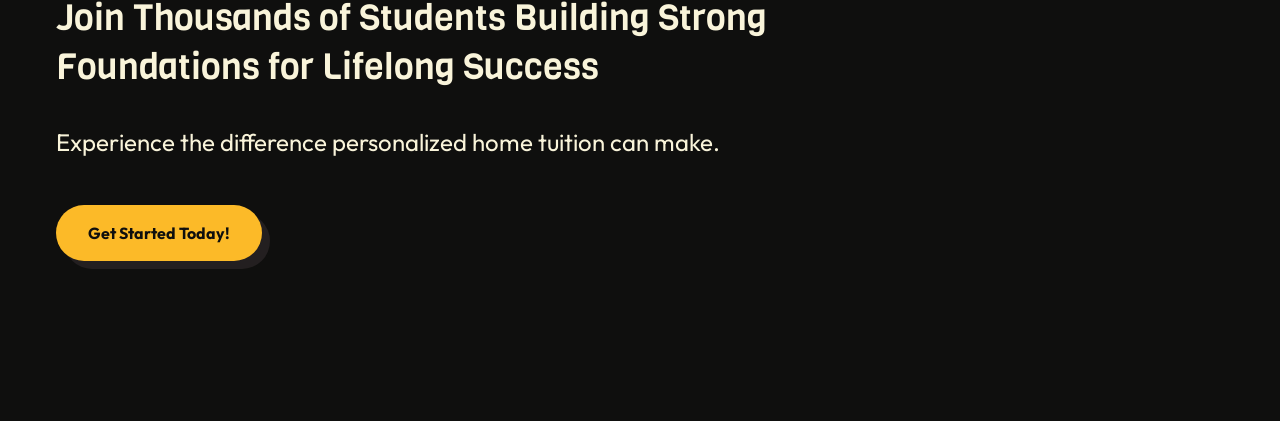
==== commit f7390d90: "Made css changes" ====
--- a/about.html
+++ b/about.html
@@ -35,9 +35,9 @@
                             <span class="weight-500 green-text">trained</span> to provide the best learning experience.
                         </p>
                     </div>
-                    <div class="book-button">
+                    <span class="book-button">
                         <a href="contact.html">Get Started Today!</a>
-                    </div>
+                    </span>
                 </div>
                 <div class="our-values">
                     <div class="upper-values">
@@ -175,9 +175,9 @@
                 <h3 class="red-text">Ready to Excel?</h3>
                 <h4>Join Thousands of Students Building Strong Foundations for Lifelong Success</h4>
                 <p class="cta-text">Experience the difference personalized home tuition can make.</p>
-                <div class="book-button">
+                <span class="book-button">
                     <a href="contact.html">Get Started Today!</a>
-                </div>
+                </span>
             </div>
             <div class="right-cta">
                 <img src="" alt="">
--- a/style.css
+++ b/style.css
@@ -216,6 +216,7 @@
   margin-left: 20px;
   background-color: var(--color-primary-yellow);
   border-radius: 12px;
+  filter:drop-shadow(6px 6px 0px var(--color-grey-bg));
 }
 
 .book-btn:hover {
@@ -307,6 +308,7 @@
 #btn1 {
   background-color: var(--color-primary-yellow);
   color: var(--color-grey-bg);
+  filter: drop-shadow(8px 8px 0px var(--color-grey-bg));
 }
 
 #btn1:hover {
@@ -615,6 +617,7 @@
   padding: 32px;
   border-radius: 16px;
   box-shadow: 0 10px 30px rgba(0, 0, 0, 0.08);
+  filter: drop-shadow(8px 8px 0px var(--color-grey-bg));
 }
 
 /* Head inside left column */
@@ -848,6 +851,7 @@
   font-weight: 700;
   border-radius: 9999px;
   text-decoration: none;
+  filter: drop-shadow(8px 8px 0px var(--color-grey-bg));
 }
 
 .book-button:hover{
@@ -944,6 +948,7 @@
   z-index: var(--i);
   transition: transform 0.3s ease;
   gap:16px;
+  filter: drop-shadow(8px 8px 0px var(--color-grey-bg));
 }
 
 .card:hover {
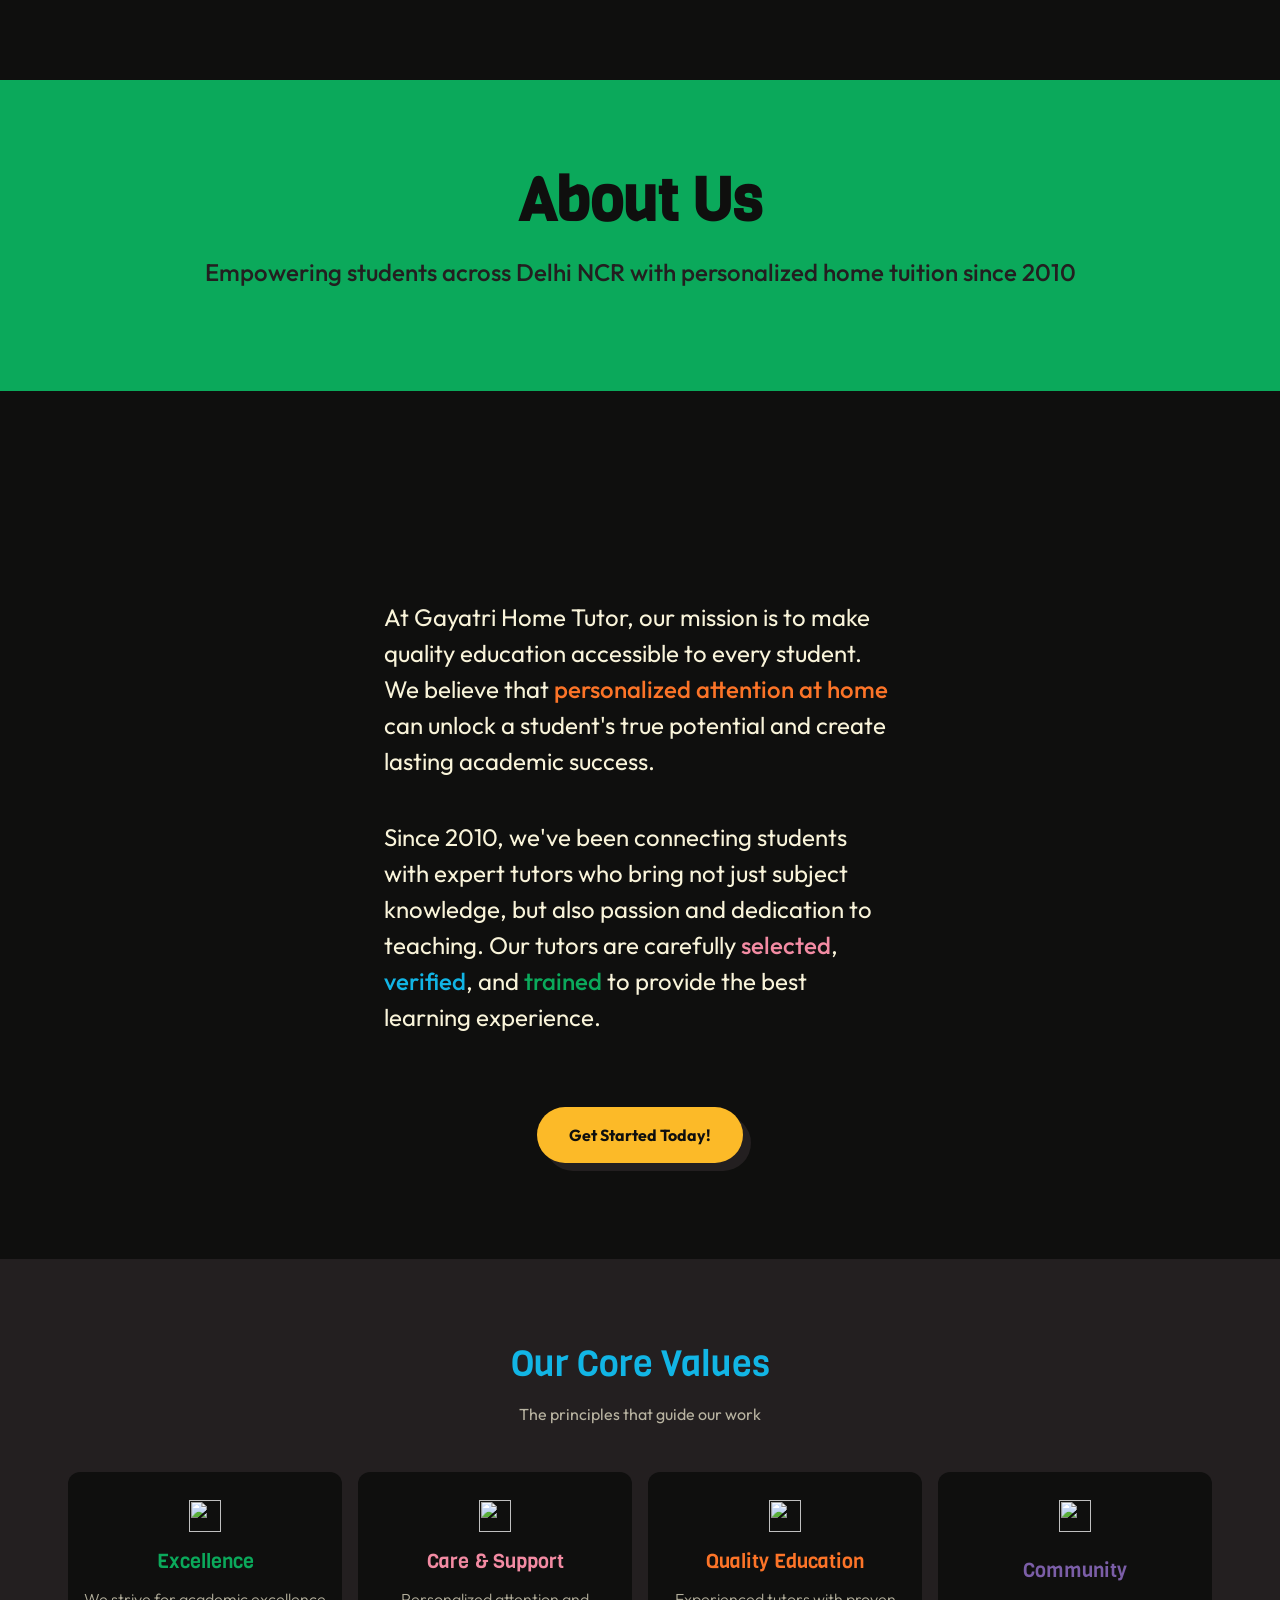
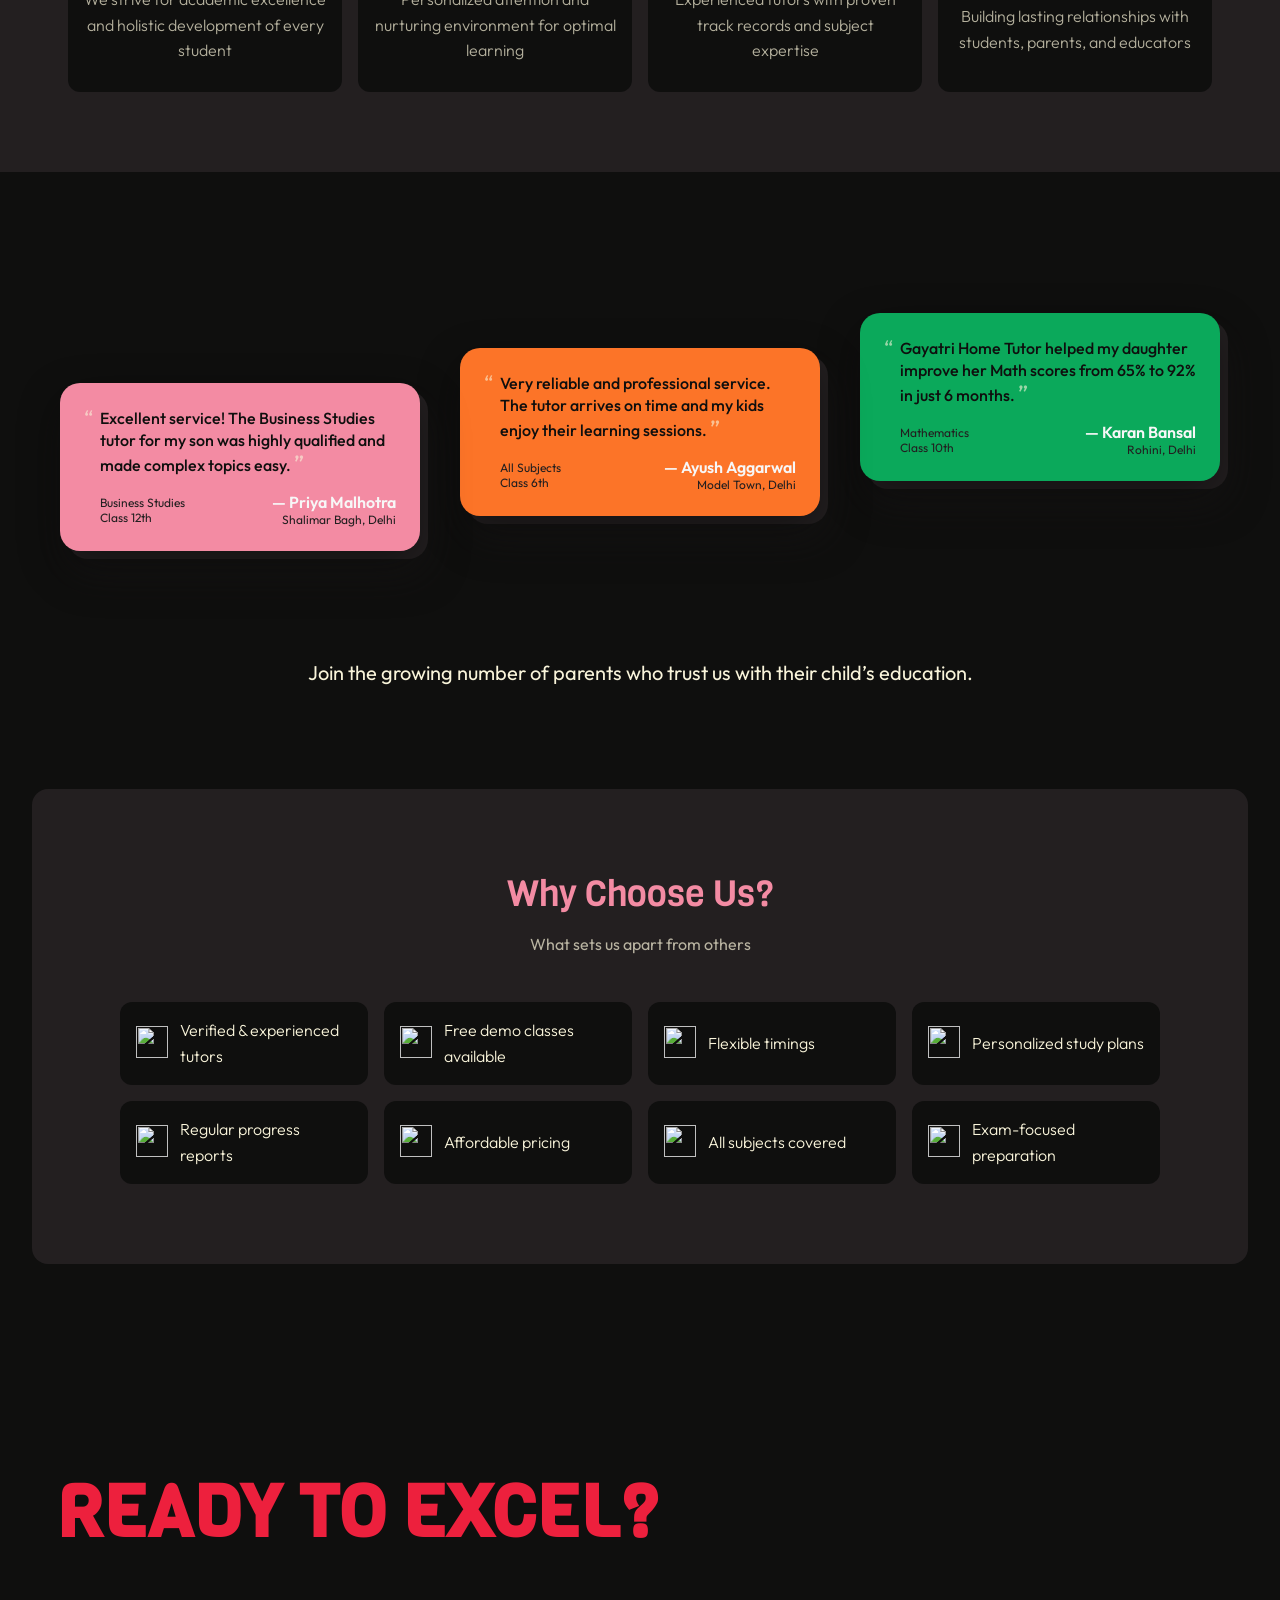
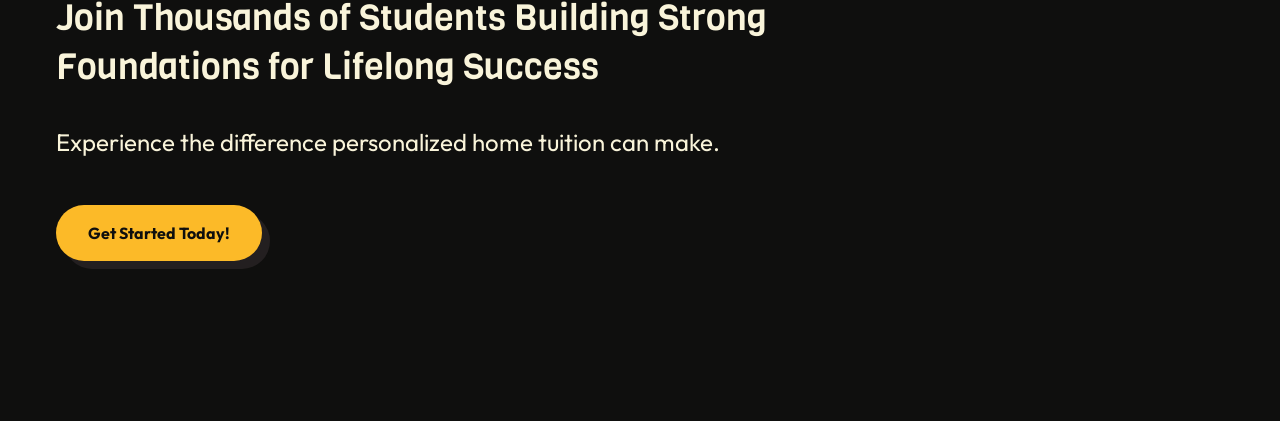
==== commit e5b6b7e9: "Feat: Can't find area section on services.html" ====
--- a/about.html
+++ b/about.html
@@ -22,12 +22,12 @@
             <div class="section-body">
                 <div class="about-mission">
                     <div class="mission-content">
-                        <p>
+                        <p class="mission-content-p">
                             At Gayatri Home Tutor, our mission is to make quality education accessible to every student. 
                             We believe that <span class="weight-500 orange-text">personalized attention at home</span> can unlock a 
                             student's true potential and create lasting academic success.
                         </p>
-                        <p>
+                        <p class="mission-content-p">
                             Since 2010, we've been connecting students with expert tutors who bring not just subject knowledge, 
                             but also passion and dedication to teaching. Our tutors are carefully 
                             <span class="weight-500 pink-text">selected</span>, 
@@ -48,22 +48,22 @@
                         <div class="grid-els">
                             <div class="grid-icon"><img src="../assets/images/bullseye.png"></div>
                             <h3 class="green-text">Excellence</h3>
-                            <p>We strive for academic excellence and holistic development of every student</p>
+                            <p class="grid-els-p">We strive for academic excellence and holistic development of every student</p>
                         </div>
                         <div class="grid-els">
                             <div class="grid-icon"><img src="../assets/images/heart-pink.png"></div>
                             <h3 class="pink-text">Care & Support</h3>
-                            <p>Personalized attention and nurturing environment for optimal learning</p>
+                            <p class="grid-els-p">Personalized attention and nurturing environment for optimal learning</p>
                         </div>
                         <div class="grid-els">
                             <div class="grid-icon"><img src="../assets/images/star-orange.png"></div>
                             <h3 class="orange-text">Quality Education</h3>
-                            <p>Experienced tutors with proven track records and subject expertise</p>
+                            <p class="grid-els-p">Experienced tutors with proven track records and subject expertise</p>
                         </div>
                         <div class="grid-els">
                             <div class="grid-icon"><img src="../assets/images/community.png"></div>
                             <h3 class="purple-text">Community</h3>
-                            <p>Building lasting relationships with students, parents, and educators</p>
+                            <p class="grid-els-p">Building lasting relationships with students, parents, and educators</p>
                         </div>
                     </div>
                 </div>
@@ -136,7 +136,7 @@
                     <div class="lower-choose-grid">
                         <div class="choose-grid-els">
                             <div class="grid-icon"><img src="../assets/images/checkmark.png"></div>
-                            <p>Verified and experienced tutors</p>
+                            <p>Verified & experienced tutors</p>
                         </div>
                         <div class="choose-grid-els">
                             <div class="grid-icon"><img src="../assets/images/checkmark.png"></div>
--- a/style.css
+++ b/style.css
@@ -26,6 +26,10 @@
   --heading1: 60px;
 }
 
+.red{
+  background-color: var(--color-primary-red);
+}
+
 .green {
   background-color: var(--color-primary-green);
 }
@@ -46,7 +50,12 @@
   background-color: var(--color-primary-orange);
 }
 
-
+.black-text{
+  color:var(--color-black-bg);
+}
+.white-text{
+  color:var(--color-white-bg);
+}
 .green-text {
   color:var(--color-primary-green);
 }
@@ -584,6 +593,8 @@
 .sections-p{
   display:block;
   font-size: 24px;
+  width:540px;
+  text-align:center;
 }
 
 .section-body{
@@ -745,6 +756,11 @@
   margin-bottom:24px;
 }
 
+.contact-grid-els:hover{
+  transform: translateY(-4px);
+  transition: 0.3s ease;
+}
+
 
 .contact-grid-els h3 {
   font-size:16px;
@@ -822,7 +838,7 @@
   text-align: left;
 }
 
-.mission-content p {
+.mission-content-p {
   font-size: 24px;
   line-height: 1.5;
   margin-bottom: 40px;
@@ -912,7 +928,8 @@
   font-size: 20px;
 }
 
-.grid-els p{
+.grid-els-p{
+  width:22ch;
   font-size: 16px;
   color:var(--color-dark-text);
   line-height:1.6;
@@ -1075,6 +1092,175 @@
   width:720px;
 }
 
+
+.subjects-section{
+  margin-bottom:150px;
+}
+
+.subjects-section h2{
+  margin-bottom: 60px;
+  font-size: 36px;
+  text-align: center;
+}
+
+.subjects-grid{
+  display:grid;
+  grid-template-columns: repeat(5, 1fr);
+  gap:24px;
+}
+
+.subjects-grid-els {
+  color:var(--color-black-bg);
+  width:220px;
+  padding:16px 24px;
+  display:flex;
+  flex-direction: column;
+  gap:8px;
+  border-radius: 16px;
+  filter: drop-shadow(8px 8px 0px var(--color-grey-bg));
+}
+
+.subjects-grid-els:hover{
+  transform: translateY(-4px);
+  transition: 0.3s ease;
+}
+
+.subjects-grid-upper-el{
+  margin-bottom: 16px;
+  border-bottom: 2px solid var(--color-grey-bg);
+  padding-bottom: 8px;
+}
+
+.subjects-grid-upper-el h3{
+  font-size:20px;
+}
+
+.subjects-grid-lower-el ul{
+  display:flex;
+  flex-direction: column;
+  gap:8px;
+}
+
+.subjects-grid-lower-el li {
+  display:flex;
+  gap:8px;
+  align-items: center;
+}
+
+.subjects-grid-lower-el img{
+  width:12px;
+  height:12px;
+}
+
+.lower-area-grid{
+  display:grid;
+  grid-template-columns: repeat(3, 1fr);
+  grid-template-rows: repeat(auto, 1fr);
+  gap:16px;
+}
+
+.area-grid-els{
+  background-color: var(--color-black-bg);
+  border-radius: 12px;
+  padding:16px 24px;
+}
+
+.area-grid-els:hover{
+  transform: translateY(-4px);
+  transition: 0.3s ease;
+  .contact-icon img {
+    content: url(/assets/images/location.png);
+  }
+}
+
+.area-h3{
+  font-size: 20px;
+}
+
+.area-p{
+  font-size: 12px;
+}
+
+.green-line .contact-icon{
+  background-color: var(--color-primary-green);
+}
+
+.red-line .contact-icon{
+  background-color: var(--color-primary-red);
+}
+
+.pink-line .contact-icon{
+  background-color: var(--color-primary-pink);
+}
+
+.yellow-line .contact-icon{
+  background-color: var(--color-primary-yellow);
+}
+
+.green-line:hover{
+  background-color: var(--color-primary-green);
+}
+
+.red-line:hover{
+  background-color: var(--color-primary-red);
+}
+
+.pink-line:hover{
+  background-color: var(--color-primary-pink);
+}
+
+.yellow-line:hover{
+  background-color: var(--color-primary-yellow);
+}
+
+.find-area-h2{
+  text-align:center;
+  font-size: 36px;
+  margin-bottom: 20px;
+}
+
+.find-area-p{
+  width:40ch;
+  font-size: 20px;
+  text-align: center;
+  margin-bottom: 60px;
+}
+
+.find-area-grid{
+  display:grid;
+  grid-template-rows: repeat(3, 1fr);
+  gap:8px;
+  /* align-items: center; */
+  justify-content: center;
+  margin-bottom: 20px;
+}
+
+.find-area-grid-els{
+  display:flex;
+  gap:12px;
+  align-items: center;
+}
+.find-area-grid-icon{
+  align-items: center;
+}
+.find-area-grid-icon img{
+  width:16px;
+  height:16px;
+}
+
+.find-area-grid-els-p{
+  font-size: 18px;
+}
+
+#contact-us-btn{
+  background-color: var(--color-primary-green);
+}
+
+.how-it-works-grid{
+  gap:24px;
+}
+
+
 .cta-choose-grid{
   display:flex;
   flex-direction: column;
@@ -1174,6 +1360,7 @@
 }
 
 
+
 /* ===================== Book demo page styles===================== */
 #book-demo-heading{
   background-color: var(--color-primary-yellow);
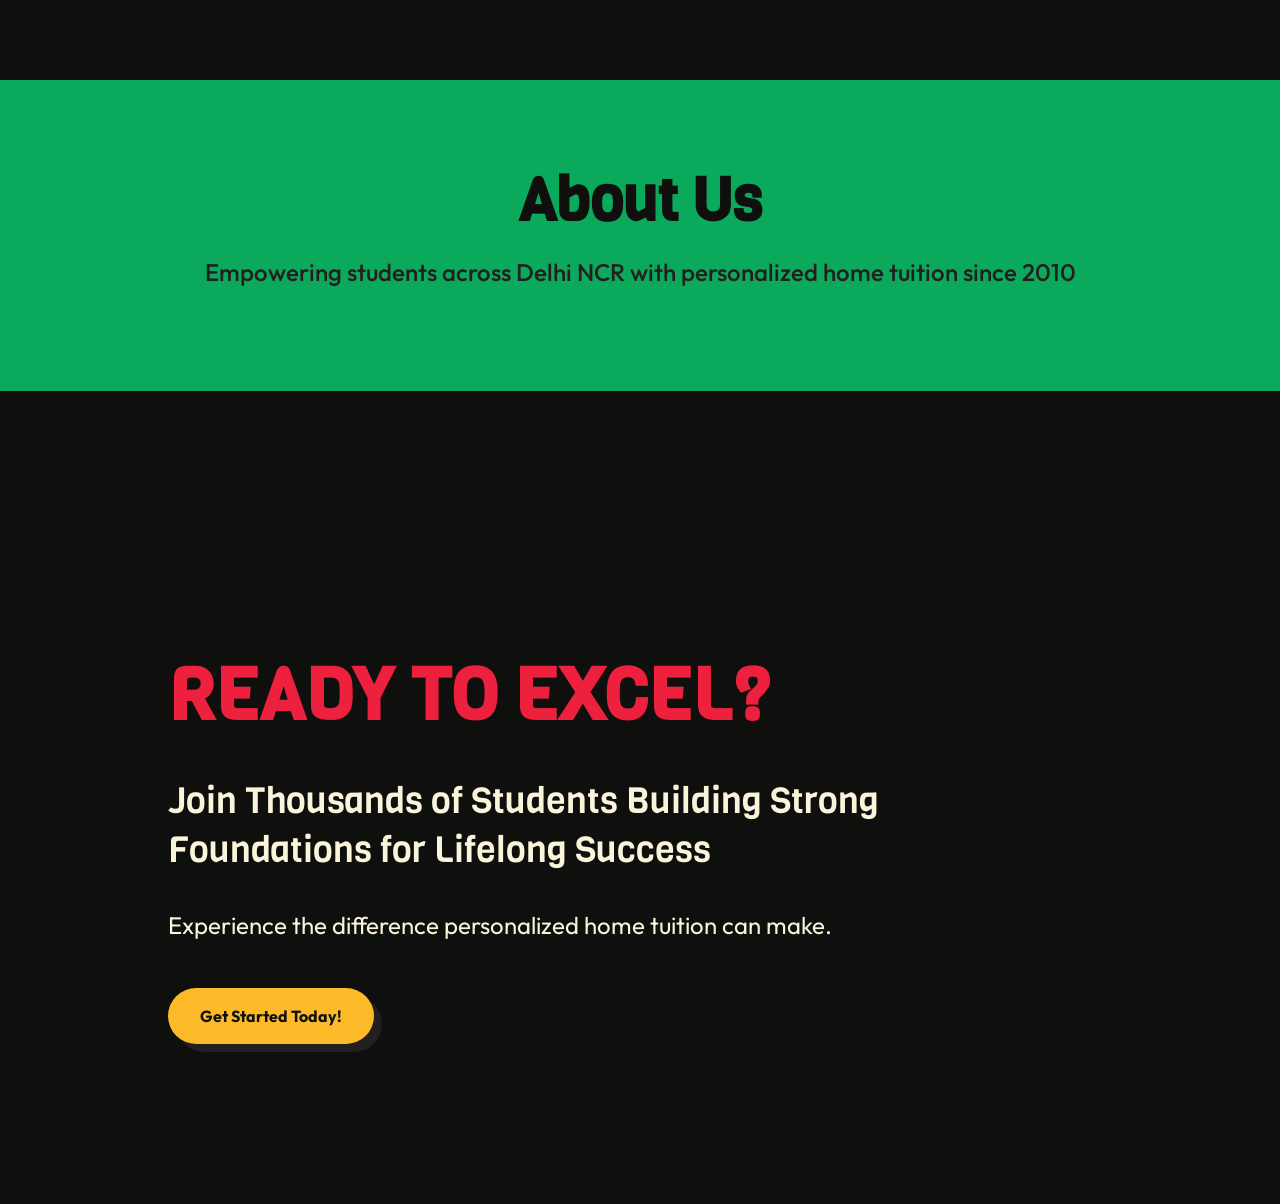
==== commit 2ea5b0bd: "Added become tutor form html" ====
--- a/about.html
+++ b/about.html
@@ -19,160 +19,12 @@
             </div>
         </section>
         <section class="page-sections">
-            <div class="section-body">
-                <div class="about-mission">
-                    <div class="mission-content">
-                        <p class="mission-content-p">
-                            At Gayatri Home Tutor, our mission is to make quality education accessible to every student. 
-                            We believe that <span class="weight-500 orange-text">personalized attention at home</span> can unlock a 
-                            student's true potential and create lasting academic success.
-                        </p>
-                        <p class="mission-content-p">
-                            Since 2010, we've been connecting students with expert tutors who bring not just subject knowledge, 
-                            but also passion and dedication to teaching. Our tutors are carefully 
-                            <span class="weight-500 pink-text">selected</span>, 
-                            <span class="weight-500 blue-text">verified</span>, and 
-                            <span class="weight-500 green-text">trained</span> to provide the best learning experience.
-                        </p>
-                    </div>
-                    <span class="book-button">
-                        <a href="contact.html">Get Started Today!</a>
-                    </span>
-                </div>
-                <div class="our-values">
-                    <div class="upper-values">
-                        <h2 class="blue-text">Our Core Values</h2>
-                        <p>The principles that guide our work</p>
-                    </div>
-                    <div class="lower-values-grid">
-                        <div class="grid-els">
-                            <div class="grid-icon"><img src="../assets/images/bullseye.png"></div>
-                            <h3 class="green-text">Excellence</h3>
-                            <p class="grid-els-p">We strive for academic excellence and holistic development of every student</p>
-                        </div>
-                        <div class="grid-els">
-                            <div class="grid-icon"><img src="../assets/images/heart-pink.png"></div>
-                            <h3 class="pink-text">Care & Support</h3>
-                            <p class="grid-els-p">Personalized attention and nurturing environment for optimal learning</p>
-                        </div>
-                        <div class="grid-els">
-                            <div class="grid-icon"><img src="../assets/images/star-orange.png"></div>
-                            <h3 class="orange-text">Quality Education</h3>
-                            <p class="grid-els-p">Experienced tutors with proven track records and subject expertise</p>
-                        </div>
-                        <div class="grid-els">
-                            <div class="grid-icon"><img src="../assets/images/community.png"></div>
-                            <h3 class="purple-text">Community</h3>
-                            <p class="grid-els-p">Building lasting relationships with students, parents, and educators</p>
-                        </div>
-                    </div>
-                </div>
-                <section class="card-section">
-                    <div class="card-track" id="track">
-                        <div class="card pink" style="--i:3">
-                            <div class="quote-wrapper">
-                                <span class="quote-mark">“</span>
-                                <p class="quote-text">
-                                    Excellent service! The Business Studies tutor for my son was highly qualified and made complex topics easy.
-                                </p>
-                            </div>
-                            <div class="caption">
-                                <div class="left-caption">
-                                    <p class="left-subject">Business Studies</p>
-                                    <p class="left-class">Class 12th</p>
-                                </div>
-                                <div class="right-caption">
-                                    <p class="quote-author">— Priya Malhotra</p>
-                                    <p class="right-location">Shalimar Bagh, Delhi</p>
-                                </div>
-                            </div>
-                        </div>
-                        <div class="card orange" style="--i:2">
-                            <div class="quote-wrapper">
-                                <span class="quote-mark">“</span>
-                                <p class="quote-text">
-                                    Very reliable and professional service. The tutor arrives on time and my kids enjoy their learning sessions.
-                                </p>
-                            </div>
-                            <div class="caption">
-                                <div class="left-caption">
-                                    <p class="left-subject">All Subjects</p>
-                                    <p class="left-class">Class 6th</p>
-                                </div>
-                                <div class="right-caption">
-                                    <p class="quote-author">— Ayush Aggarwal</p>
-                                    <p class="right-location">Model Town, Delhi</p>
-                                </div>
-                            </div>
-                        </div>
-                        <div class="card green" style="--i:1">
-                            <div class="quote-wrapper">
-                                <span class="quote-mark">“</span>
-                                <p class="quote-text">
-                                    Gayatri Home Tutor helped my daughter improve her Math scores from 65% to 92% in just 6 months.
-                                </p>
-                            </div>
-                            <div class="caption">
-                                <div class="left-caption">
-                                    <p class="left-subject">Mathematics</p>
-                                    <p class="left-class">Class 10th</p>
-                                </div>
-                                <div class="right-caption">
-                                    <p class="quote-author">— Karan Bansal</p>
-                                    <p class="right-location">Rohini, Delhi</p>
-                                </div>
-                            </div>
-                        </div>
-                    </div>
-                </section>
-                <div class="about-strip">
-                    <p>Join the growing number of parents who trust us with their child’s education.</p>
-                </div>
-                <div class="our-values">
-                    <div class="upper-values">
-                        <h2 class="pink-text">Why Choose Us?</h2>
-                        <p>What sets us apart from others</p>
-                    </div>
-                    <div class="lower-choose-grid">
-                        <div class="choose-grid-els">
-                            <div class="grid-icon"><img src="../assets/images/checkmark.png"></div>
-                            <p>Verified & experienced tutors</p>
-                        </div>
-                        <div class="choose-grid-els">
-                            <div class="grid-icon"><img src="../assets/images/checkmark.png"></div>
-                            <p>Free demo classes available</p>
-                        </div>
-                        <div class="choose-grid-els">
-                            <div class="grid-icon"><img src="../assets/images/checkmark.png"></div>
-                            <p>Flexible timings</p>
-                        </div>
-                        <div class="choose-grid-els">
-                            <div class="grid-icon"><img src="../assets/images/checkmark.png"></div>
-                            <p>Personalized study plans</p>
-                        </div>
-                        <div class="choose-grid-els">
-                            <div class="grid-icon"><img src="../assets/images/checkmark.png"></div>
-                            <p>Regular progress reports</p>
-                        </div>
-                        <div class="choose-grid-els">
-                            <div class="grid-icon"><img src="../assets/images/checkmark.png"></div>
-                            <p>Affordable pricing</p>
-                        </div>
-                        <div class="choose-grid-els">
-                            <div class="grid-icon"><img src="../assets/images/checkmark.png"></div>
-                            <p>All subjects covered</p>
-                        </div>
-                        <div class="choose-grid-els">
-                            <div class="grid-icon"><img src="../assets/images/checkmark.png"></div>
-                            <p>Exam-focused preparation</p>
-                        </div>
-                    </div>
-                </div>
+            <div class="section-body" id="about-sections">
             </div>
         </section>
         <section class="pages-cta">
             <div class="left-cta">
-                <h3 class="red-text">Ready to Excel?</h3>
+                <h2 class="red-text">Ready to Excel?</h2>
                 <h4>Join Thousands of Students Building Strong Foundations for Lifelong Success</h4>
                 <p class="cta-text">Experience the difference personalized home tuition can make.</p>
                 <span class="book-button">
--- a/style.css
+++ b/style.css
@@ -1300,28 +1300,38 @@
   margin-bottom: 8px;
 }
 
+.right-upper-cta-text p{
+  text-align: center;
+}
+
 .right-mid-cta-btn{
   width:100%;
-  display:flex;
-  flex-direction: column;
-  align-items:center;
+  display:grid;
+  grid-template-rows: repeat(auto, 1fr);
+  /* align-items:center; */
+  justify-content: center;
   gap:16px;
-}
-
-
-.right-mid-cta-btn div {
+  /* margin:16px 0px; */
+}
+
+
+.cta-btn{
+  display:block;
   width:100%;
   text-align:center;
-  padding: 16px 32px;
-  font-size: 16px;
-  border-radius: 12px;
+  padding:16px 32px;
+  font-size:16px;
+  border-radius:12px;
+  text-decoration:none;
+  font-weight:600;
+  color:var(--color-black-bg);
 }
 
 #services-cta-btn1 {
   background-color: var(--color-primary-yellow);
 }
 
-.right-mid-cta-btn div a{
+.right-mid-cta-btn a{
   color: var(--color-black-bg);
   font-weight: 600;
 }
@@ -1356,7 +1366,7 @@
 #right-cta-contact-number {
   font-size:24px;
   font-weight:600;
-  color:var(--color-primary-green);
+  /* color:var(--color-primary-green); */
 }
 
 
@@ -1370,6 +1380,55 @@
 /* ===================== Become tutor page styles===================== */
 #become-tutor-heading{
   background-color: var(--color-primary-orange);
+}
+
+.notice-card{
+  border-left:8px solid var(--color-primary-yellow);
+}
+
+#register-h3{
+  /* font-size: 28px; */
+  text-transform: none;
+}
+
+#tutor-cta{
+  align-items:start;
+}
+
+#tutor-right-cta{
+  position: sticky;
+  top: 0;
+  height: fit-content;
+}
+
+#tutor-form-container{
+  background-color: var(--color-primary-green);
+  padding: 32px;
+  border-radius: 16px;
+  box-shadow: 0 10px 30px rgba(0, 0, 0, 0.08);
+  filter: drop-shadow(8px 8px 0px var(--color-grey-bg));
+}
+
+.tutor-form{
+  display:flex;
+  flex-direction:column;
+  gap:20px;
+}
+
+.tutor-form input,
+.tutor-form select,
+.tutor-form textarea{
+  width:100%;
+  padding:12px 14px;
+  border-radius:8px;
+  border:1px solid #ccc;
+  font-size:14px;
+}
+
+.tutor-form label{
+  font-weight:600;
+  margin-bottom:6px;
+  display:block;
 }
 
 /* ===================== Pages hero styles===================== */
@@ -1414,10 +1473,12 @@
   margin-bottom:80px;
   padding:80px 56px;
   display:flex;
-  gap:48px;
-}
-
-.left-cta h3{
+  justify-content: space-around;
+  /* gap:48px; */
+
+}
+
+.left-cta h2{
   margin: 32px 0px;
   font-size: 72px;
   text-transform:uppercase;
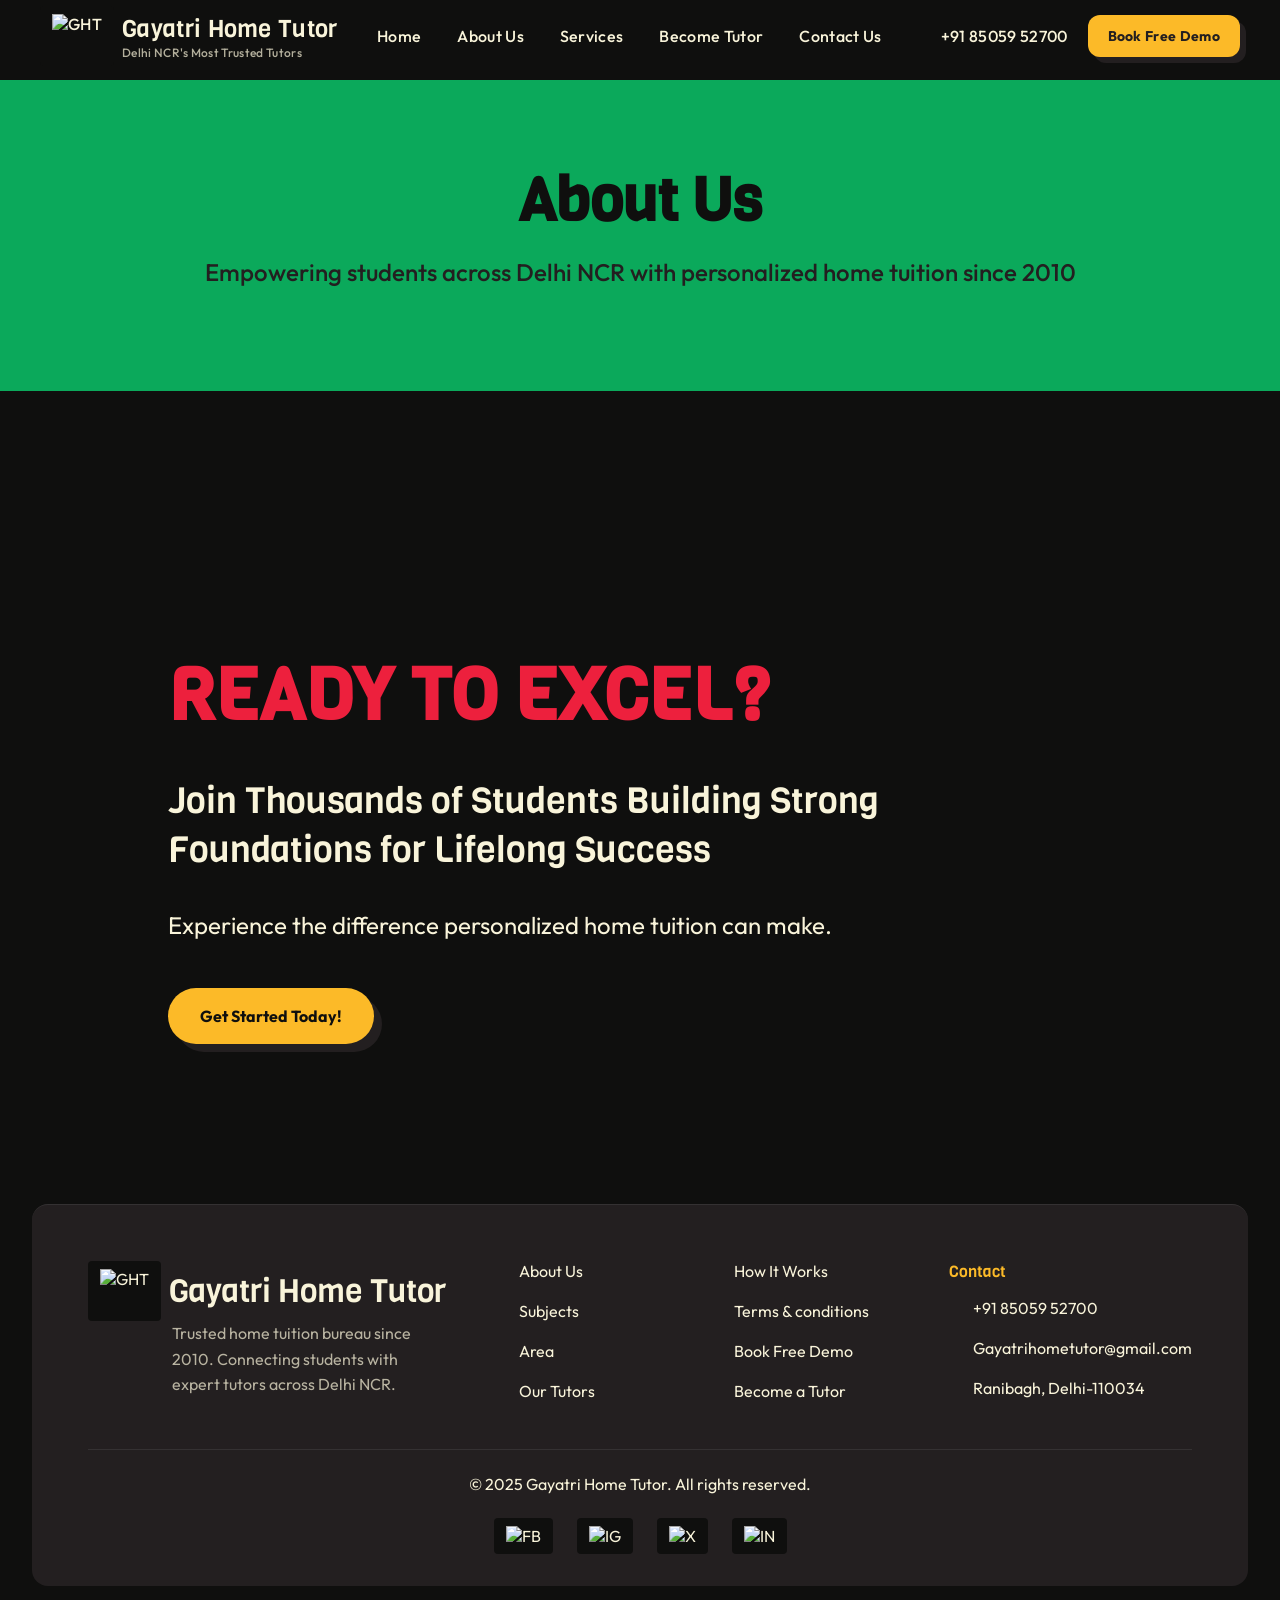
==== commit 1dbc5306: "Improved structure, css, and added new sections" ====
--- a/about.html
+++ b/about.html
@@ -8,7 +8,7 @@
     <link rel="stylesheet" href="style.css">
 </head>
 <body>
-    <div id="header"></div>
+    <div data-partial="layout/header"></div>
     <main>
         <section class="pages-hero green" id="contact-hero">
             <div class="pages-hero-container">
@@ -39,7 +39,7 @@
     </main>
 
 
-    <div id="footer"></div>
+    <div data-partial="layout/footer"></div>
 
 
     <script src="assets/js/loadPartials.js"></script>
--- a/style.css
+++ b/style.css
@@ -24,6 +24,10 @@
 
   /* ✅ Sizes */
   --heading1: 60px;
+}
+
+.yellow{
+  background-color: var(--color-primary-yellow);
 }
 
 .red{
@@ -1376,9 +1380,95 @@
   background-color: var(--color-primary-yellow);
 }
 
+/* ===================== Our expert tutors section styles===================== */
+
+.tutor-grid{
+  display:grid;
+  grid-template-columns: repeat(3, 1fr);
+  grid-template-rows: repeat(auto, 1fr);
+  gap:24px;
+  margin-bottom:40px;
+}
+
+.tutor-card{
+  display:flex;
+  align-items:center;
+  flex-direction: column;
+  gap:12px;
+  color:var(--color-black-bg);
+
+  /* background:#f5f5f5; */
+  padding:20px;
+  border-radius:16px;
+
+  /* max-width:650px; */
+}
+
+.upper-tutor-card{
+  display:flex;
+  align-items: center;
+  gap:24px;
+}
+
+/* Image */
+
+.tutor-img{
+  width:120px;
+  height:120px;
+  border-radius:18px;
+  overflow:hidden;
+  flex-shrink:0;
+}
+
+.tutor-img img{
+  width:100%;
+  height:100%;
+  object-fit:cover;
+}
+
+/* Info section */
+
+.tutor-info{
+  display:flex;
+  flex-direction:column;
+  gap:8px;
+}
+
+/* Tutor name */
+
+.tutor-name{
+  font-size:20px;
+  font-weight:700;
+  margin:0;
+}
+
+/* List */
+
+.tutor-details{
+  margin:6px 0;
+  padding-left:0;
+}
+
+.tutor-details li{
+  font-size:14px;
+  margin-bottom:4px;
+}
+
+/* Education highlight */
+
+.tutor-education{
+  font-size:14px;
+  font-weight:600;
+  background:var(--color-black-bg);
+  color: var(--color-white-bg);
+  padding:6px 10px;
+  border-radius:8px;
+  width:fit-content;
+}
+
 
 /* ===================== Become tutor page styles===================== */
-#become-tutor-heading{
+#our-tutor-heading{
   background-color: var(--color-primary-orange);
 }
 
@@ -1500,4 +1590,106 @@
 
 .right-cta{
   margin-top:40px;
-}+}
+
+
+
+/* ===================== Terms.html styles===================== */
+
+.terms-container{
+  width:900px;
+  margin:auto;
+  padding:60px 0;
+}
+
+.accordion-header{
+  width:100%;
+  padding:16px 20px;
+  font-size:18px;
+  text-align:left;
+  border:none;
+  outline:none;
+  cursor:pointer;
+  background:var(--color-primary-yellow);
+  border-radius:12px;
+  margin-bottom:16px;
+  font-weight:600;
+
+  display:flex;
+  justify-content:space-between;
+  align-items:center;
+
+  filter:drop-shadow(8px 8px 0px var(--color-grey-bg));
+}
+
+.accordion-header::after{
+  content:"▼";
+  font-size:14px;
+  transition:transform 0.3s ease;
+}
+
+.accordion-header.active::after{
+  transform:rotate(180deg);
+}
+
+.accordion-header:hover{
+  filter: brightness(0.9);
+}
+
+.accordion-content{
+  /* padding:24px; */
+  max-height:0;
+  overflow:hidden;
+  transition:max-height 0.35s ease;
+  padding:0 20px;
+}
+
+.accordion-content p{
+  margin:8px 0 16px 0;
+  font-size:15px;
+  line-height:1.6;
+}
+
+/* Plan cards */
+
+.terms-group{
+  padding: 0 18px;
+  margin-bottom:20px;
+}
+
+#group-A{
+  border-left:4px solid var(--color-primary-purple);
+}
+
+#group-B{
+  border-left:4px solid var(--color-primary-orange);
+}
+
+/* Plan title */
+
+.accordion-content h3{
+  font-size:18px;
+  margin-bottom:10px;
+}
+
+/* Bullet list */
+
+.accordion-content ul{
+  padding-left:18px;
+  margin:0;
+}
+
+/* List items */
+
+.accordion-content li{
+  margin-bottom:8px;
+  font-size:14.5px;
+  list-style-type:disc;
+  line-height:1.5;
+}
+
+/* Bold highlight */
+
+/* .accordion-content b{
+  color:#000;
+} */
